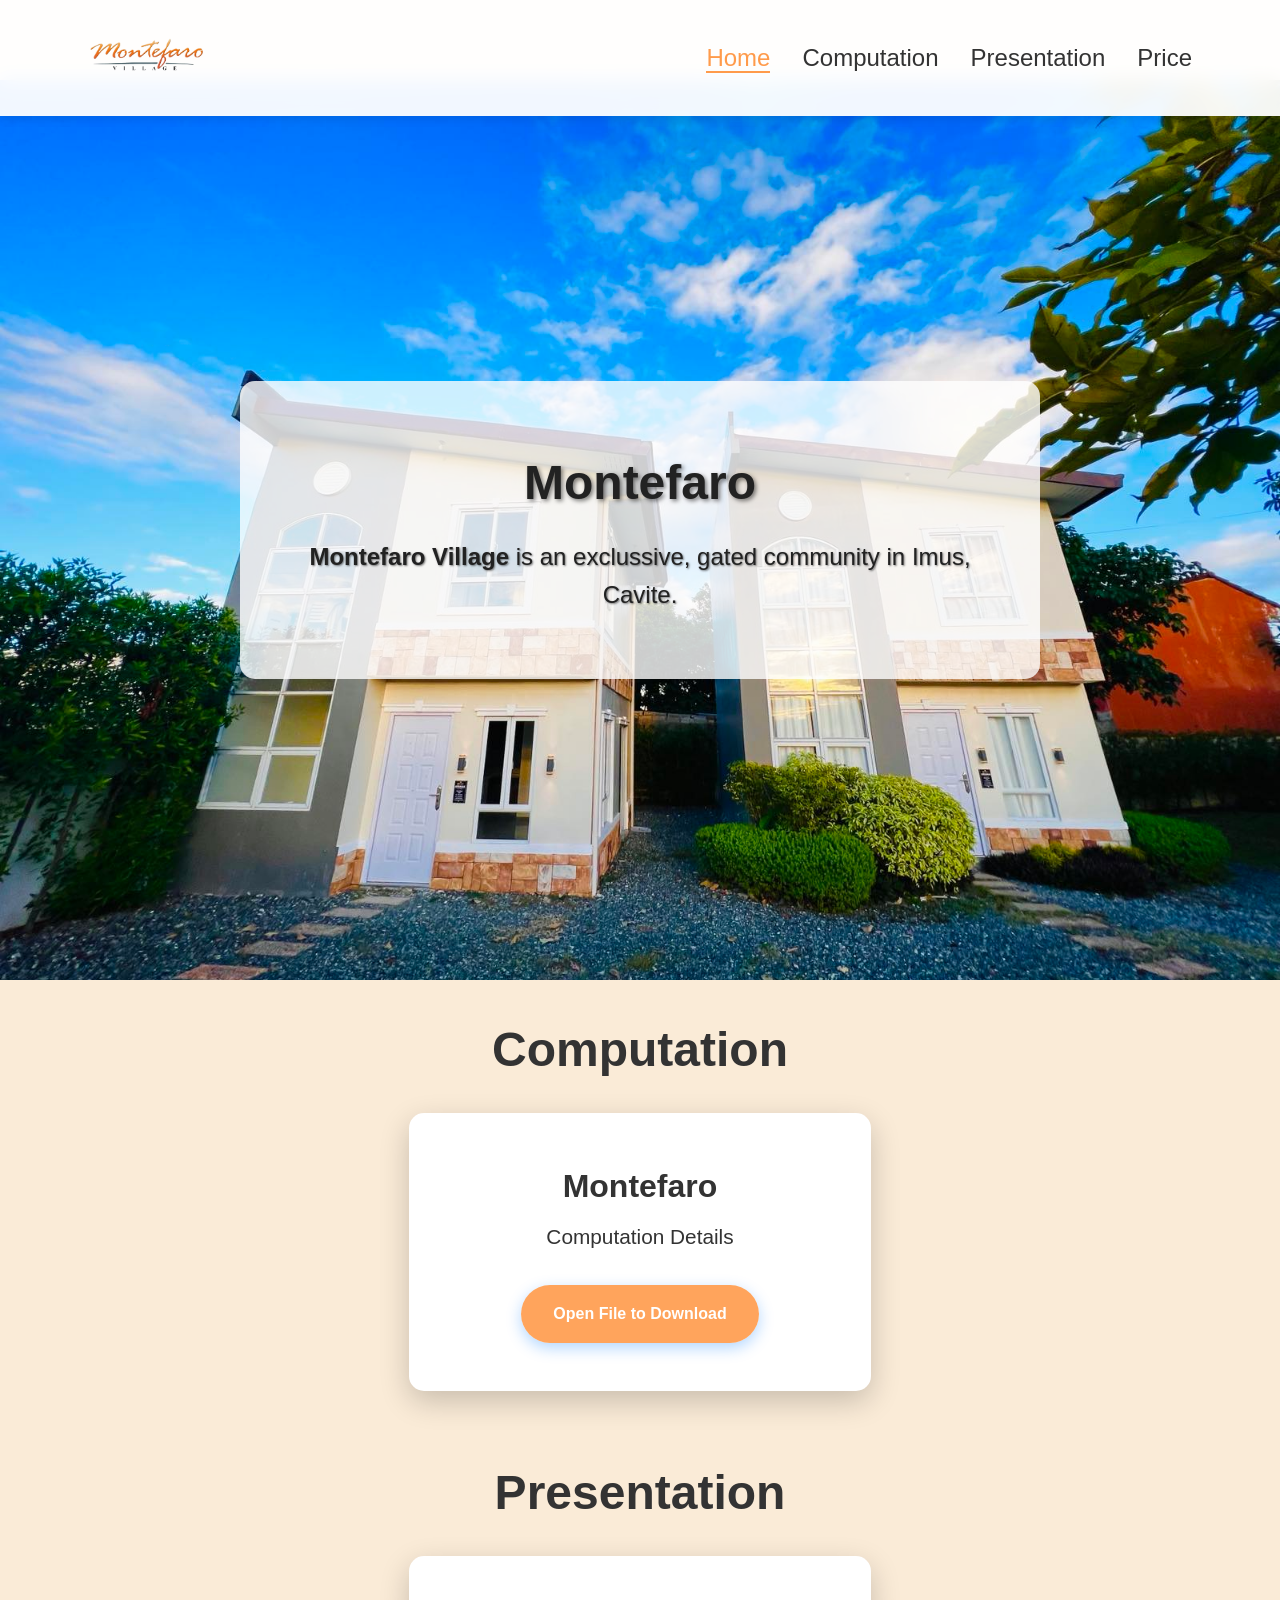
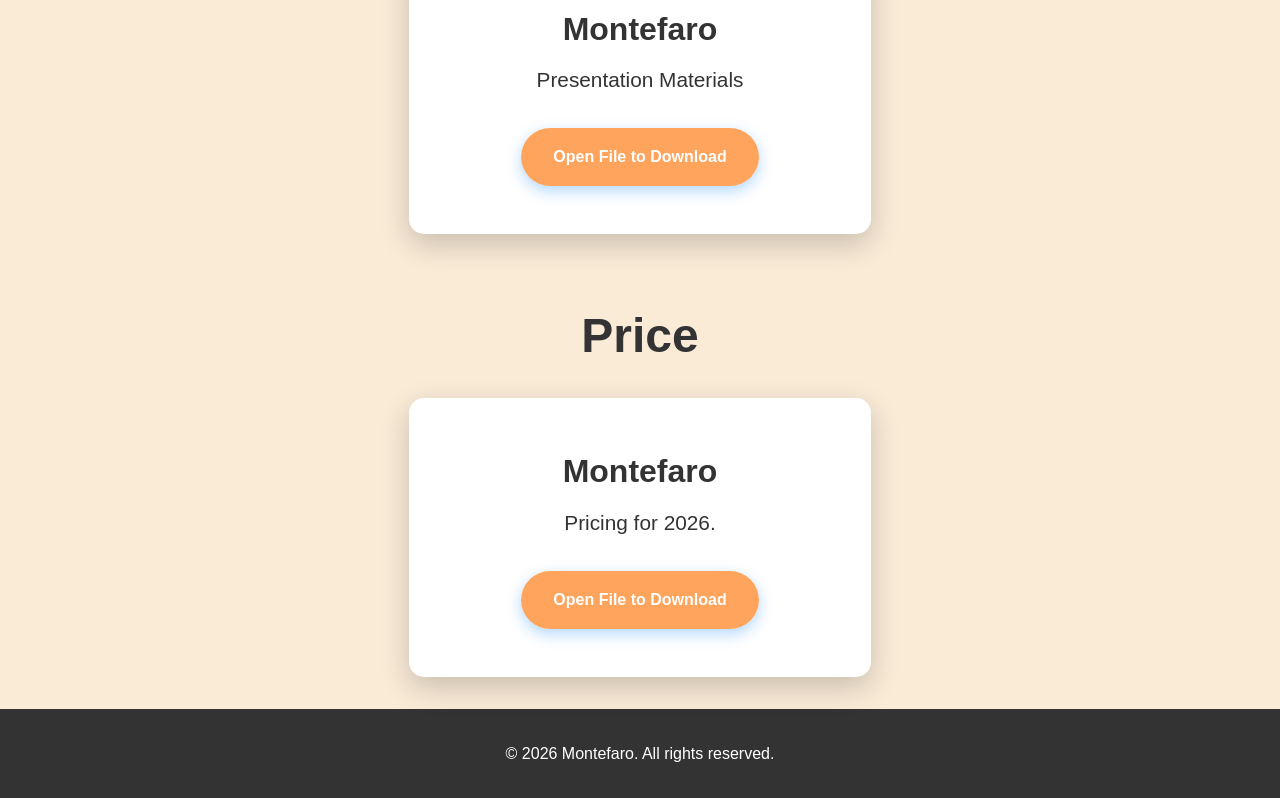
==== index.html @ de0c2371 "Fixing image paths with relative dots and case matching" ====
<!DOCTYPE html>
<html lang="en">
<head>
    <meta charset="UTF-8">
    <meta name="viewport" content="width=device-width, initial-scale=1.0">
    <title>Montefaro</title>
    <link rel="stylesheet" href="styles.css">
</head>
<body>
    <header>
        <nav>
            <div class="nav-logo">
                <img src="./logoAndPics/monte4.png" alt="Montefaro Logo">
            </div>
            <ul class="nav-links">
                <li><a href="#home">Home</a></li>
                <li><a href="#computation">Computation</a></li>
                <li><a href="#presentation">Presentation</a></li>
                <li><a href="#price">Price</a></li>
            </ul>
            <div class="burger">
                <div class="line1"></div>
                <div class="line2"></div>
                <div class="line3"></div>
            </div>
        </nav>
    </header>

    <main>
        <section id="home" class="section home">
            <div class="home-content">
                <h1>Montefaro</h1>
                <p><b>Montefaro Village</b> is an exclussive, gated community in Imus, Cavite.</p>
            </div>
        </section>

        <section id="computation" class="section">
            <div class="container">
                <h2>Computation</h2>
                <div class="card">
                    <p class="filename">Montefaro</p>
                    <p>Computation Details</p>
                    <a href="/files/COMPUTATION.pdf" download class="download-btn">Open File to Download</a>
                </div>
            </div>
        </section>

        <section id="presentation" class="section">
            <div class="container">
                <h2>Presentation</h2>
                <div class="card">
                    <p class="filename">Montefaro</p>
                    <p>Presentation Materials</p>
                    <a href="/files/MF4 PRESENTATION.pdf" download class="download-btn">Open File to Download</a>
                </div>
            </div>
        </section>

        <section id="price" class="section">
            <div class="container">
                <h2>Price</h2>
                <div class="card">
                    <p class="filename">Montefaro</p>
                    <p>Pricing for 2026.</p>
                    <a href="/files/price2026.pdf" download class="download-btn">Open File to Download</a>
                </div>
            </div>
        </section>
    </main>

    <footer>
        <p>&copy; 2026 Montefaro. All rights reserved.</p>
    </footer>

    <script src="script.js"></script>
</body>
</html>
---- styles.css ----
* {
    margin: 0;
    padding: 0;
    box-sizing: border-box;
}

body {
    font-family: 'Arial', sans-serif;
    line-height: 1.6;
    color: #333;
    overflow-x: hidden;
    background-color:antiquewhite;
}

header {
    position: fixed;
    top: 0;
    width: 100%;
    background: rgba(255, 255, 255, 0.95);
    backdrop-filter: blur(10px);
    z-index: 1000;
    box-shadow: 0 2px 10px rgba(0,0,0,0.1);
}

nav {
    max-width: 1200px;
    margin: 0 auto;
    display: flex;
    justify-content: space-between;
    align-items: center;
    padding: 0.9rem 3rem;
}

.nav-logo img {
    height: 80px;
    padding-top: 10%;
    width: auto;
}

.nav-links {
    display: flex;
    list-style: none;
    gap: 2rem;
}

.nav-links a {
    text-decoration: none;
    color: #333;
    font-weight: 500;
    transition: color 0.3s;
    font-size: 150%;
}

.nav-links a:hover {
    color: rgb(255, 155, 75);
}

.nav-links a.active {
    color: rgb(255, 155, 75);
    border-bottom: 2px solid  rgb(255, 155, 75);
}

.burger {
    display: none;
    flex-direction: column;
    cursor: pointer;
    gap: 4px;
}

.line1, .line2, .line3 {
    width: 25px;
    height: 3px;
    background: #333;
    transition: 0.3s;
}

main {
    margin-top: 80px;
}

.section {
    padding: 5rem 2rem;
    min-height: 100vh;
    display: flex;
    align-items: center;
}

#computation, #presentation, #price {
    min-height: auto;
    padding: 2rem;
}

#computation h2, #presentation h2, #price h2 {
    margin-bottom: 1.5rem;
}

.home {
    background: url('/logoAndPics/background.jpg') no-repeat center center/cover;
    color: white;
    text-align: center;
}

.home-content {
    background: rgba(255,255,255,0.8);
    padding: 4rem 2rem;
    border-radius: 15px;
    max-width: 800px;
    margin: 0 auto;
}

.home-content h1 {
    font-size: 3rem;
    margin-bottom: 1rem;
    text-shadow: 2px 2px 4px rgba(0,0,0,0.5);
    color:#222;
}

.home-content p {
    font-size: 1.5rem;
    text-shadow: 1px 1px 2px rgba(0,0,0,0.5);
     color:#222;
}

.container {
    max-width: 1200px;
    margin: 0 auto;
}

.section h2 {
    text-align: center;
    font-size: 3rem;
    color: #333;
}

.card {
    width: 100%;
    max-width: 600px;
    margin: 0 auto;
    background: white;
    padding: 3rem 7rem;
    border-radius: 15px;
    box-shadow: 0 10px 30px rgba(0,0,0,0.2);
    text-align: center;
}

.pdf-container {
    max-width: 800px;
    margin: 0 auto;
    text-align: center;
}

.pdf-nav {
    display: flex;
    justify-content: space-between;
    align-items: center;
    margin: 1rem 0;
    max-width: 300px;
    margin-left: auto;
    margin-right: auto;
}

.nav-btn {
    background: #007bff;
    color: white;
    border: none;
    width: 50px;
    height: 50px;
    border-radius: 50%;
    font-size: 20px;
    cursor: pointer;
    transition: all 0.3s;
    box-shadow: 0 5px 15px rgba(0,123,255,0.3);
}

.nav-btn:hover {
    background: #0056b3;
    transform: scale(1.1);
}

#slide-counter {
    font-weight: bold;
    color: #333;
}

.filename {
    font-size: 2rem !important;
    font-weight: bold;
    color: #333;
    margin-bottom: 0.5rem !important;
    
}

.card p {
    font-size: 1.3rem;
    margin-bottom: 2rem;
}

.download-btn {
    display: inline-block;
    background: rgba(255, 155, 75,0.9);
    color: white;
    padding: 1rem 2rem;
    text-decoration: none;
    border-radius: 50px;
    font-weight: bold;
    transition: all 0.3s;
    box-shadow: 0 5px 15px rgba(0,123,255,0.3);
}

.download-btn:hover {
    background: #F27C22;
    transform: translateY(-2px);
    box-shadow: 0 8px 25px rgba(0,123,255,0.4);
}

footer {
    background: #333;
    color: white;
    text-align: center;
    padding: 2rem;
}

/* Mobile Responsiveness */
@media (max-width: 768px) {
    .nav-links {
        position: fixed;
        top: 45px;
        Right: -50%;
        height: calc(100vh - 45px);
        background: rgba(255,255,255,0.98);
        flex-direction: column;
        justify-content: start;
        padding: 0 2rem;
        padding-top: 2rem;
        transition: right 0.3s;
        font-size: .9rem;
    }
    .nav-links.active {
        Right: 0;
    }

    .burger {
        display: flex;
    }

    .burger.active .line1 {
        transform: rotate(-45deg) translate(-5px, 6px);
    }

    .burger.active .line2 {
        opacity: 0;
    }

    .burger.active .line3 {
        transform: rotate(45deg) translate(-5px, -6px);
    }

    .home-content h1 {
        font-size: 2.5rem;
    }

    .home-content p {
        font-size: 1.2rem;
    }

    #computation, #presentation, #price {
        padding: 1rem;
    }

    #computation h2, #presentation h2, #price h2 {
        font-size: 2rem;
        margin-bottom: 1rem;
    }

    .card {
        padding: 2rem 1.5rem;
        width: 100%;
        max-width: 400px;
    }

    .pdf-nav {
        max-width: 250px;
    }

    .nav-btn {
        width: 40px;
        height: 40px;
        font-size: 18px;
    }
}

@media (max-width: 480px) {
    .home-content h1 {
        font-size: 2rem;
    }

    .nav-logo img {
        height: 70px;
        padding: 10px;
    }
}

/* Smooth scroll */
html {
    scroll-behavior: smooth;
}
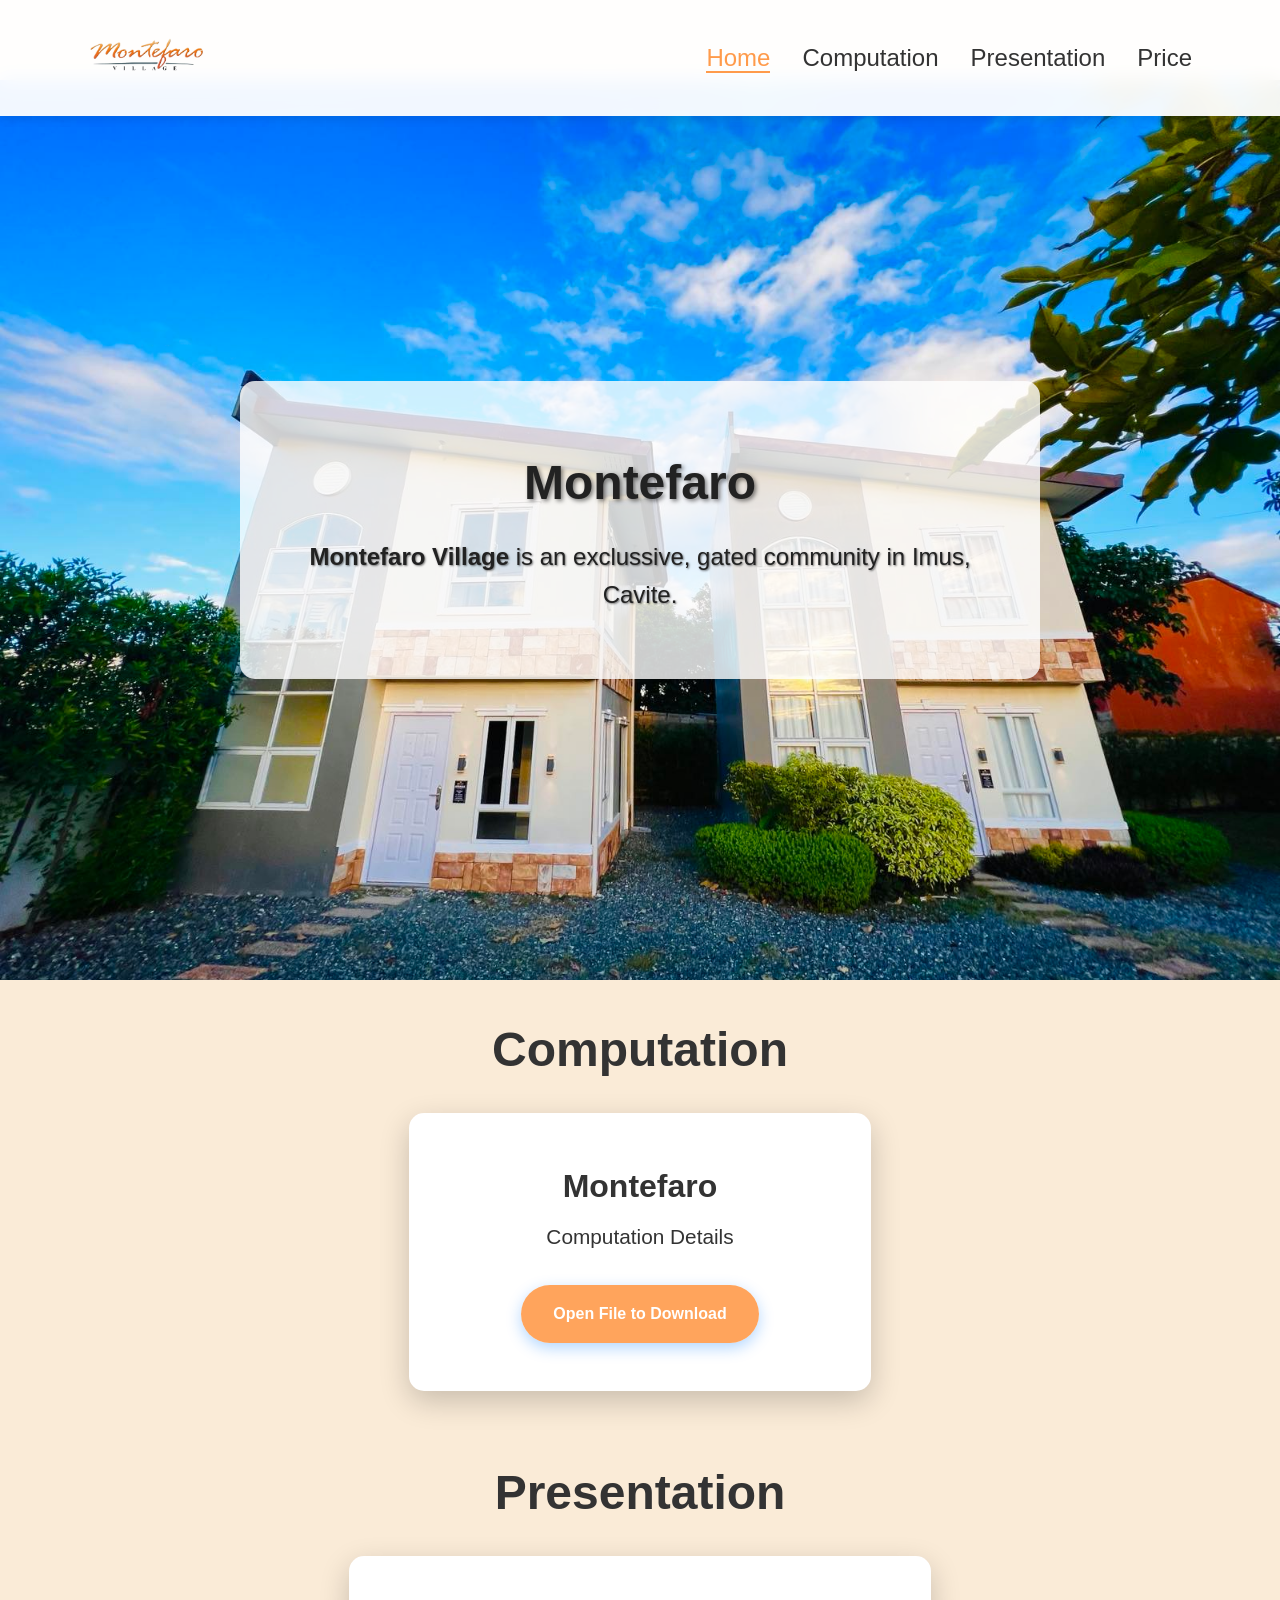
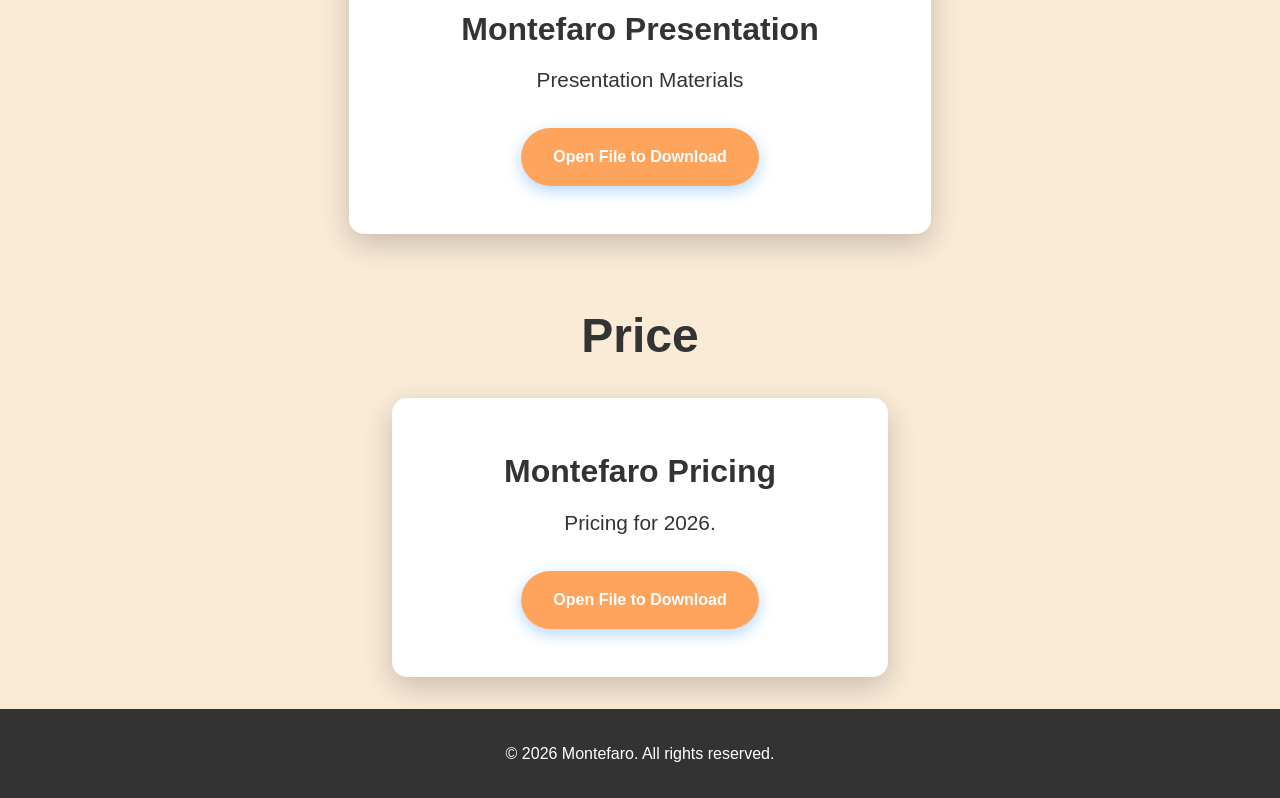
==== commit f39bb039: "add a web icon and fix the background images" ====
--- a/index.html
+++ b/index.html
@@ -4,7 +4,12 @@
     <meta charset="UTF-8">
     <meta name="viewport" content="width=device-width, initial-scale=1.0">
     <title>Montefaro</title>
+    <!--Link To Css file -->
     <link rel="stylesheet" href="styles.css">
+
+    <!-- Link to Web Title Icon-->
+     <link rel="icon" href="./logoAndPics/monte4.png" type="image/png">
+
 </head>
 <body>
     <header>
@@ -40,7 +45,7 @@
                 <div class="card">
                     <p class="filename">Montefaro</p>
                     <p>Computation Details</p>
-                    <a href="/files/COMPUTATION.pdf" download class="download-btn">Open File to Download</a>
+                    <a href="./files/COMPUTATION.pdf" download class="download-btn">Open File to Download</a>
                 </div>
             </div>
         </section>
@@ -49,9 +54,9 @@
             <div class="container">
                 <h2>Presentation</h2>
                 <div class="card">
-                    <p class="filename">Montefaro</p>
+                    <p class="filename">Montefaro Presentation</p>
                     <p>Presentation Materials</p>
-                    <a href="/files/MF4 PRESENTATION.pdf" download class="download-btn">Open File to Download</a>
+                    <a href="./files/MF4 PRESENTATION.pdf" download class="download-btn">Open File to Download</a>
                 </div>
             </div>
         </section>
@@ -60,9 +65,9 @@
             <div class="container">
                 <h2>Price</h2>
                 <div class="card">
-                    <p class="filename">Montefaro</p>
+                    <p class="filename">Montefaro Pricing</p>
                     <p>Pricing for 2026.</p>
-                    <a href="/files/price2026.pdf" download class="download-btn">Open File to Download</a>
+                    <a href="./files/price2026.pdf" download class="download-btn">Open File to Download</a>
                 </div>
             </div>
         </section>
--- a/styles.css
+++ b/styles.css
@@ -95,7 +95,7 @@
 }
 
 .home {
-    background: url('/logoAndPics/background.jpg') no-repeat center center/cover;
+    background: url('./logoAndPics/background.jpg') no-repeat center center/cover;
     color: white;
     text-align: center;
 }
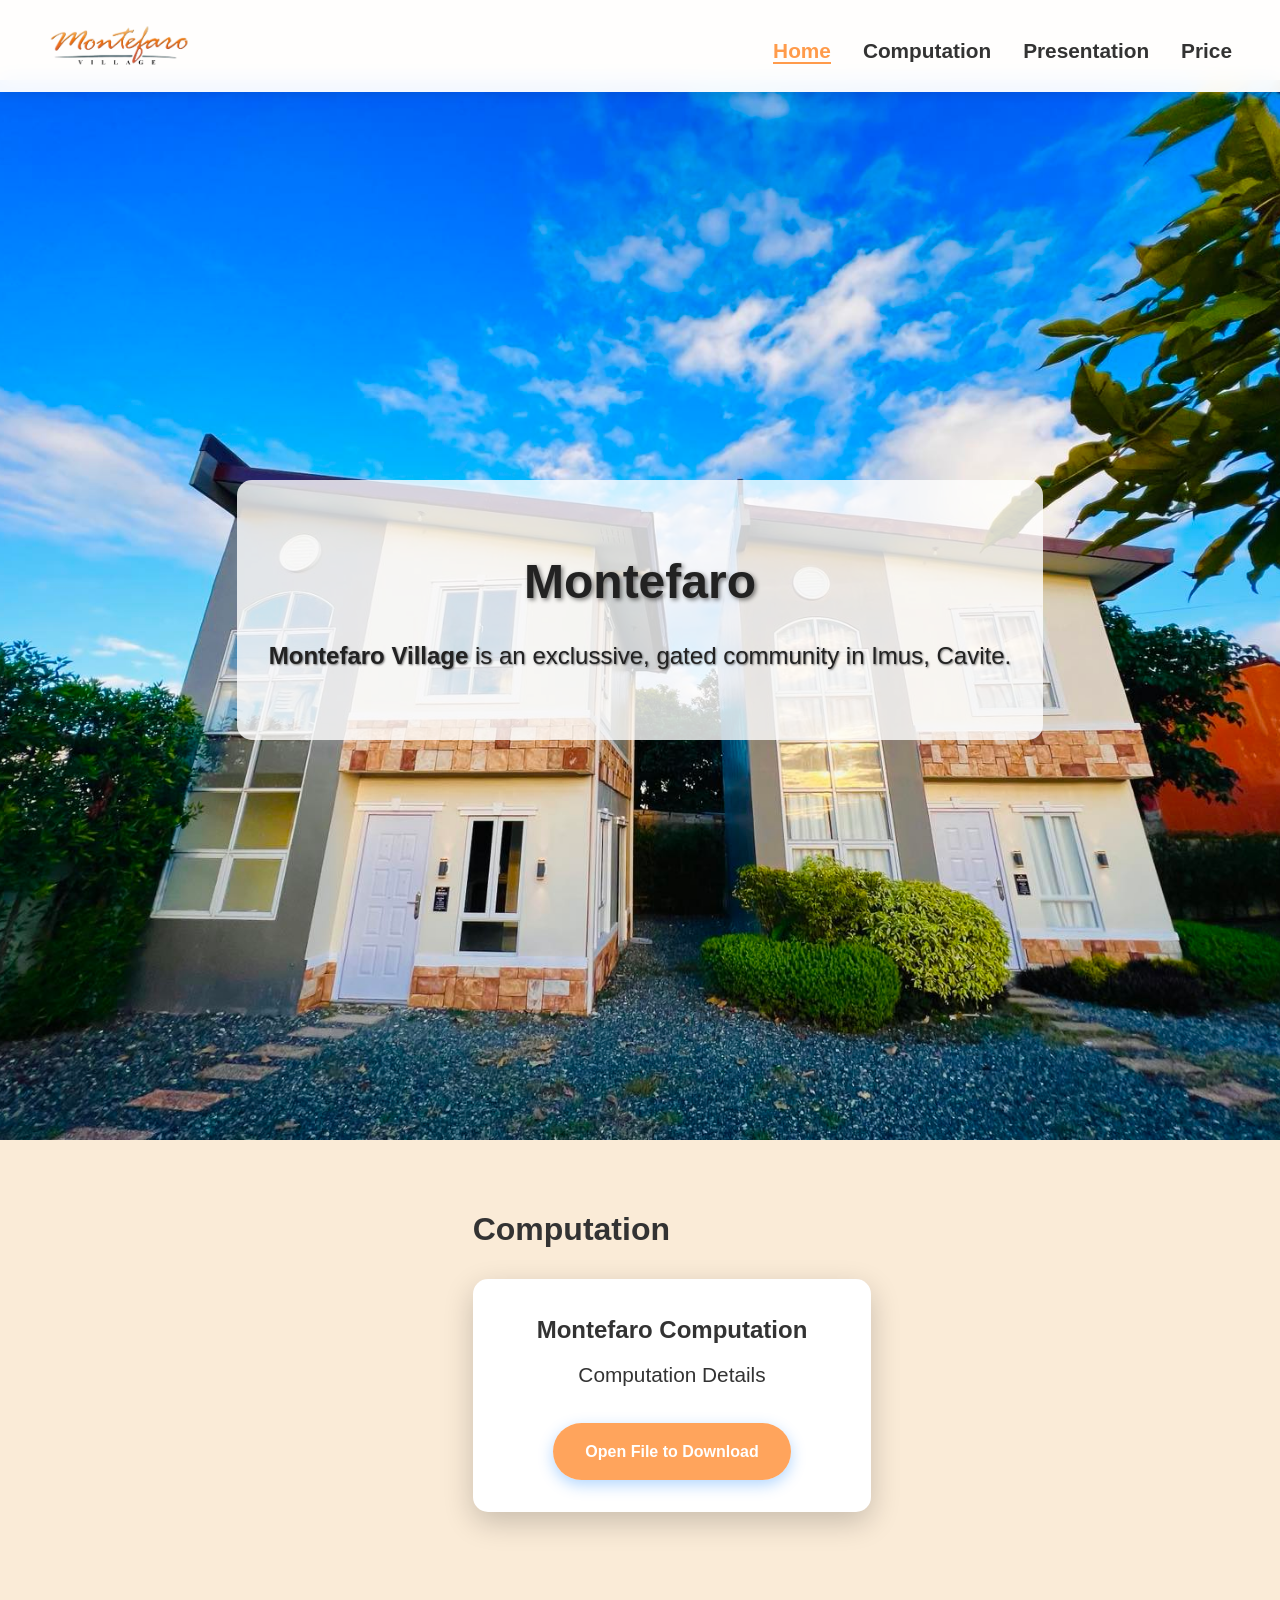
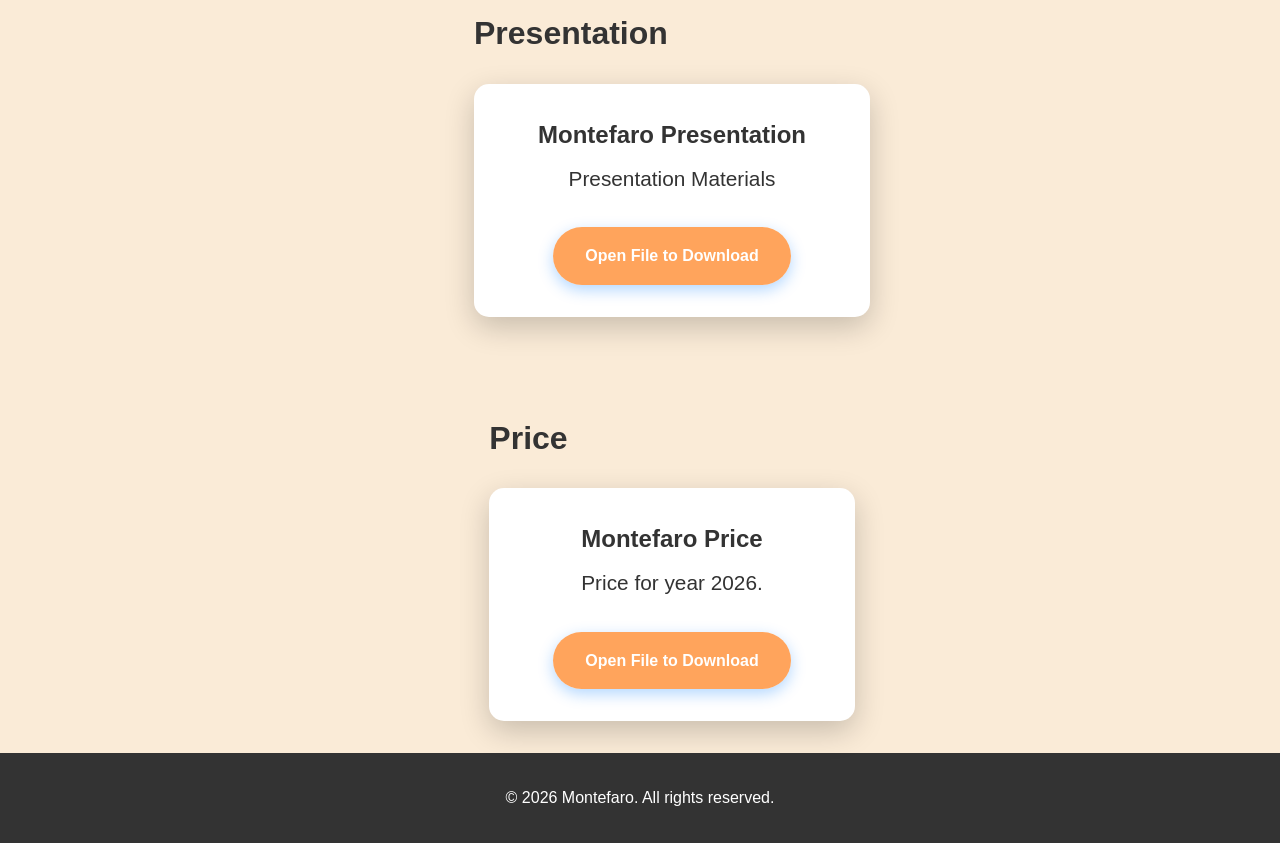
==== commit 9dd11313: "Update website materials" ====
--- a/index.html
+++ b/index.html
@@ -4,18 +4,14 @@
     <meta charset="UTF-8">
     <meta name="viewport" content="width=device-width, initial-scale=1.0">
     <title>Montefaro</title>
-    <!--Link To Css file -->
+    <link rel="icon" type="image/x-icon" href="../logoAndPics/monte4.png">
     <link rel="stylesheet" href="styles.css">
-
-    <!-- Link to Web Title Icon-->
-     <link rel="icon" href="./logoAndPics/monte4.png" type="image/png">
-
 </head>
 <body>
     <header>
         <nav>
             <div class="nav-logo">
-                <img src="./logoAndPics/monte4.png" alt="Montefaro Logo">
+                <img src="../logoAndPics/monte4.png" alt="Montefaro Logo">
             </div>
             <ul class="nav-links">
                 <li><a href="#home">Home</a></li>
@@ -43,9 +39,9 @@
             <div class="container">
                 <h2>Computation</h2>
                 <div class="card">
-                    <p class="filename">Montefaro</p>
+                    <p class="filename">Montefaro Computation</p>
                     <p>Computation Details</p>
-                    <a href="./files/COMPUTATION.pdf" download class="download-btn">Open File to Download</a>
+                    <a href="../files/COMPUTATION.pdf" download class="download-btn">Open File to Download</a>
                 </div>
             </div>
         </section>
@@ -56,7 +52,7 @@
                 <div class="card">
                     <p class="filename">Montefaro Presentation</p>
                     <p>Presentation Materials</p>
-                    <a href="./files/MF4 PRESENTATION.pdf" download class="download-btn">Open File to Download</a>
+                    <a href="../files/MF4 PRESENTATION.pdf" download class="download-btn">Open File to Download</a>
                 </div>
             </div>
         </section>
@@ -65,9 +61,9 @@
             <div class="container">
                 <h2>Price</h2>
                 <div class="card">
-                    <p class="filename">Montefaro Pricing</p>
-                    <p>Pricing for 2026.</p>
-                    <a href="./files/price2026.pdf" download class="download-btn">Open File to Download</a>
+                    <p class="filename">Montefaro Price</p>
+                    <p>Price for year 2026.</p>
+                    <a href="../files/price2026.pdf" download class="download-btn">Open File to Download</a>
                 </div>
             </div>
         </section>
--- a/styles.css
+++ b/styles.css
@@ -1,7 +1,6 @@
 * {
     margin: 0;
     padding: 0;
-    box-sizing: border-box;
 }
 
 body {
@@ -20,15 +19,24 @@
     backdrop-filter: blur(10px);
     z-index: 1000;
     box-shadow: 0 2px 10px rgba(0,0,0,0.1);
+    transition: transform 0.3s ease-in-out;
+}
+
+header.nav-hidden {
+    transform: translateY(-100%);
 }
 
 nav {
-    max-width: 1200px;
-    margin: 0 auto;
+    max-width: 1500px;
+    margin-left: auto;
+    margin-right: auto;
+    margin-bottom:-10px;
     display: flex;
     justify-content: space-between;
     align-items: center;
-    padding: 0.9rem 3rem;
+    padding-left: 3rem;
+    padding-right: 3rem;
+  
 }
 
 .nav-logo img {
@@ -48,7 +56,9 @@
     color: #333;
     font-weight: 500;
     transition: color 0.3s;
-    font-size: 150%;
+    font-size: 130%;
+    font-weight: BOLD !important;
+    
 }
 
 .nav-links a:hover {
@@ -95,9 +105,13 @@
 }
 
 .home {
-    background: url('./logoAndPics/background.jpg') no-repeat center center/cover;
+    background: url('../logoAndPics/background.jpg') no-repeat center center/cover;
     color: white;
     text-align: center;
+
+    height: 20rem;
+    display: flex;
+    position: relative;
 }
 
 .home-content {
@@ -127,17 +141,20 @@
 }
 
 .section h2 {
-    text-align: center;
-    font-size: 3rem;
-    color: #333;
-}
+    text-align: left;
+    font-size: 2rem;
+    color: #333;
+    margin-top: 2rem;
+     
+}
+
 
 .card {
     width: 100%;
     max-width: 600px;
-    margin: 0 auto;
+    margin:0 auto;
     background: white;
-    padding: 3rem 7rem;
+    padding: 2rem 2rem;
     border-radius: 15px;
     box-shadow: 0 10px 30px rgba(0,0,0,0.2);
     text-align: center;
@@ -183,7 +200,7 @@
 }
 
 .filename {
-    font-size: 2rem !important;
+    font-size: 1.5rem !important;
     font-weight: bold;
     color: #333;
     margin-bottom: 0.5rem !important;
@@ -213,6 +230,41 @@
     box-shadow: 0 8px 25px rgba(0,123,255,0.4);
 }
 
+
+@media (max-width: 768px) {
+    .price-table {
+        display: block;
+        font-size: 0.85rem;
+    }
+    
+    .price-table thead {
+        display: none;
+    }
+    
+    .price-table tr {
+        display: block;
+        margin-bottom: 1rem;
+        padding: 1rem;
+        background: #f8f9fa;
+        border-radius: 8px;
+    }
+    
+    .price-table td {
+        display: block;
+        text-align: right;
+        padding: 0.3rem 0;
+        border: none;
+        position: relative;
+    }
+    
+    .price-table td:before {
+        content: attr(data-label) ": ";
+        float: left;
+        font-weight: bold;
+        color: #555;
+    }
+}
+
 footer {
     background: #333;
     color: white;
@@ -224,16 +276,17 @@
 @media (max-width: 768px) {
     .nav-links {
         position: fixed;
-        top: 45px;
+        top: 80px;
         Right: -50%;
         height: calc(100vh - 45px);
-        background: rgba(255,255,255,0.98);
+        background: rgba(255,255,255,0.90);
         flex-direction: column;
         justify-content: start;
         padding: 0 2rem;
-        padding-top: 2rem;
+        padding-top: 3rem;
         transition: right 0.3s;
         font-size: .9rem;
+        font-weight: BOLD !important;
     }
     .nav-links.active {
         Right: 0;
@@ -264,7 +317,8 @@
     }
 
     #computation, #presentation, #price {
-        padding: 1rem;
+        padding: 1rem ;
+        padding-right: 4rem; 
     }
 
     #computation h2, #presentation h2, #price h2 {
@@ -273,9 +327,10 @@
     }
 
     .card {
-        padding: 2rem 1.5rem;
+        padding: 2rem 1.5rem !important;
         width: 100%;
-        max-width: 400px;
+        max-width: none;
+        margin: 0 auto;
     }
 
     .pdf-nav {
@@ -287,6 +342,11 @@
         height: 40px;
         font-size: 18px;
     }
+
+   .home{
+    background-position-y: 100px ;
+    margin-top: -120px;
+   }
 }
 
 @media (max-width: 480px) {
@@ -296,7 +356,7 @@
 
     .nav-logo img {
         height: 70px;
-        padding: 10px;
+        padding-top: 15px;
     }
 }
 
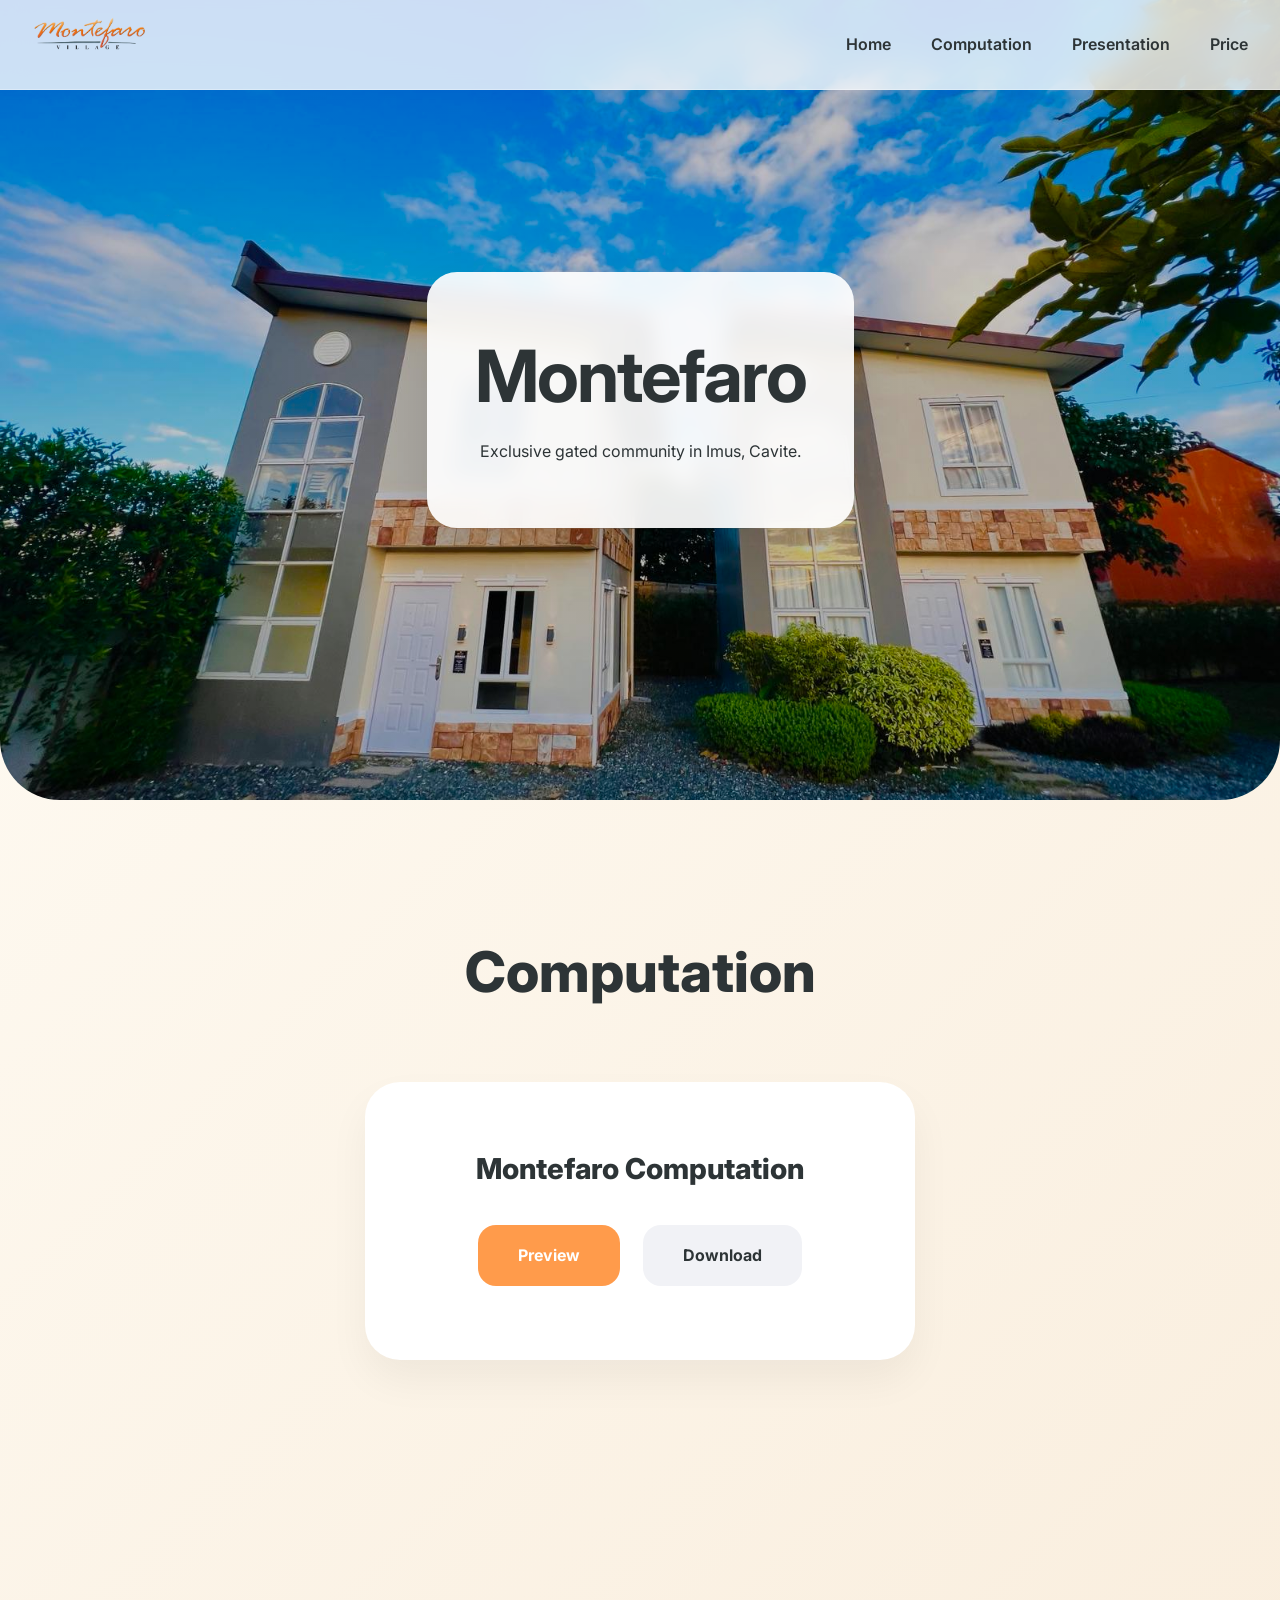
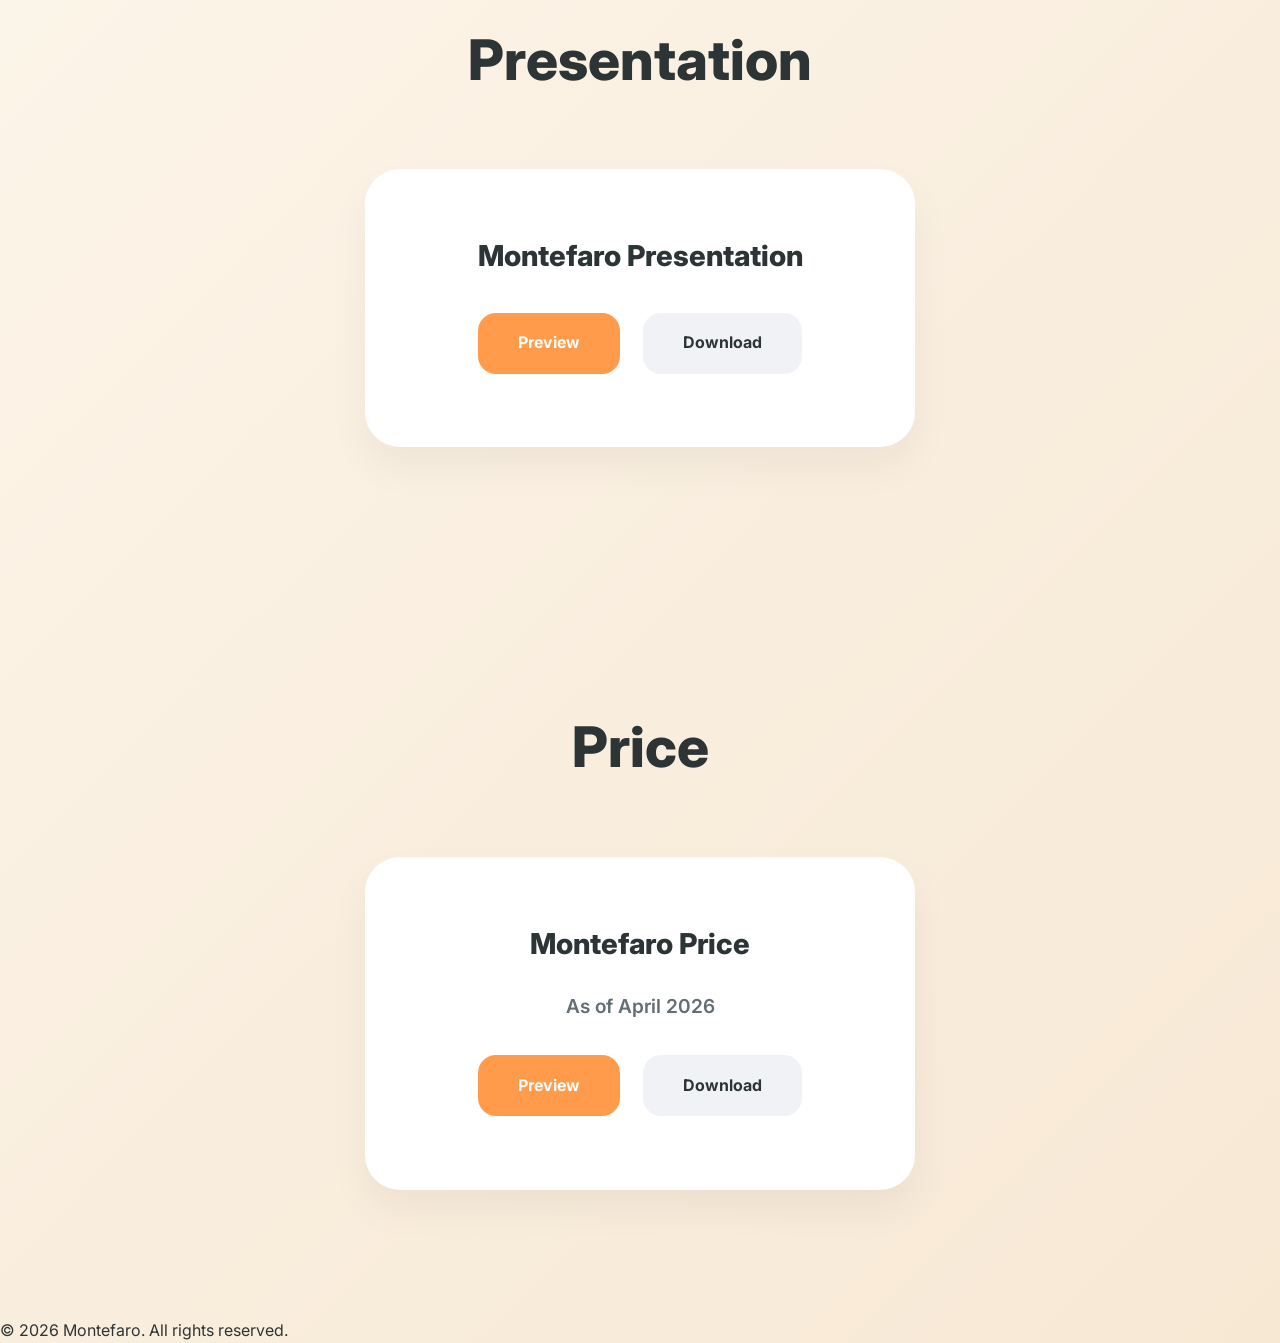
==== commit 3c526dc9: "Update design and fix PDF modal" ====
--- a/index.html
+++ b/index.html
@@ -3,15 +3,16 @@
 <head>
     <meta charset="UTF-8">
     <meta name="viewport" content="width=device-width, initial-scale=1.0">
-    <title>Montefaro</title>
-    <link rel="icon" type="image/x-icon" href="../logoAndPics/monte4.png">
+    <title>Montefaro | Premium Materials</title>
+    <link rel="icon" type="image/x-icon" href="logoAndPics/monte4.png">
     <link rel="stylesheet" href="styles.css">
+    <link href="https://fonts.googleapis.com/css2?family=Inter:wght@400;600;800&display=swap" rel="stylesheet">
 </head>
 <body>
     <header>
         <nav>
             <div class="nav-logo">
-                <img src="../logoAndPics/monte4.png" alt="Montefaro Logo">
+                <img src="logoAndPics/monte4.png" alt="Montefaro Logo">
             </div>
             <ul class="nav-links">
                 <li><a href="#home">Home</a></li>
@@ -28,10 +29,10 @@
     </header>
 
     <main>
-        <section id="home" class="section home">
+        <section id="home" class="home">
             <div class="home-content">
                 <h1>Montefaro</h1>
-                <p><b>Montefaro Village</b> is an exclussive, gated community in Imus, Cavite.</p>
+                <p>Exclusive gated community in Imus, Cavite.</p>
             </div>
         </section>
 
@@ -40,8 +41,8 @@
                 <h2>Computation</h2>
                 <div class="card">
                     <p class="filename">Montefaro Computation</p>
-                    <p>Computation Details</p>
-                    <a href="../files/COMPUTATION.pdf" download class="download-btn">Open File to Download</a>
+                    <a href="files/COMPUTATION.pdf" class="preview-btn" onclick="previewFile(event, this.href)">Preview</a>
+                    <a href="files/COMPUTATION.pdf" class="download-btn">Download</a>
                 </div>
             </div>
         </section>
@@ -51,8 +52,8 @@
                 <h2>Presentation</h2>
                 <div class="card">
                     <p class="filename">Montefaro Presentation</p>
-                    <p>Presentation Materials</p>
-                    <a href="../files/MF4 PRESENTATION.pdf" download class="download-btn">Open File to Download</a>
+                    <a href="files/MF4 PRESENTATION.pdf" class="preview-btn" onclick="previewFile(event, this.href)">Preview</a>
+                    <a href="files/MF4 PRESENTATION.pdf" class="download-btn">Download</a>
                 </div>
             </div>
         </section>
@@ -62,12 +63,20 @@
                 <h2>Price</h2>
                 <div class="card">
                     <p class="filename">Montefaro Price</p>
-                    <p>Price for year 2026.</p>
-                    <a href="../files/price2026.pdf" download class="download-btn">Open File to Download</a>
+                    <p class="priceDate">As of April 2026</p>
+                    <a href="files/mf4.pdf" class="preview-btn" onclick="previewFile(event, this.href)">Preview</a>
+                    <a href="files/mf4.pdf" class="download-btn">Download</a>
                 </div>
             </div>
         </section>
     </main>
+
+    <div id="preview-modal" class="modal">
+        <div class="modal-content">
+            <span class="close-btn" onclick="closePreview()">&times;</span>
+            <div id="preview-container"></div>
+        </div>
+    </div>
 
     <footer>
         <p>&copy; 2026 Montefaro. All rights reserved.</p>
@@ -75,4 +84,4 @@
 
     <script src="script.js"></script>
 </body>
-</html>
+</html>
--- a/styles.css
+++ b/styles.css
@@ -1,366 +1,258 @@
+/* --- Global Reset & Variables --- */
+:root {
+  --primary: rgb(255, 155, 75);
+  --primary-hover: #f27c22;
+  --text-main: #2d3436;
+  --bg-gradient: linear-gradient(135deg, #fffcf5 0%, #f7e8d4 100%);
+  --glass-bg: rgba(255, 255, 255, 0.8);
+  --transition: all 0.4s cubic-bezier(0.175, 0.885, 0.32, 1.275);
+}
+
 * {
-    margin: 0;
-    padding: 0;
+  margin: 0;
+  padding: 0;
+  box-sizing: border-box;
 }
 
 body {
-    font-family: 'Arial', sans-serif;
-    line-height: 1.6;
-    color: #333;
-    overflow-x: hidden;
-    background-color:antiquewhite;
-}
-
+  font-family: "Inter", sans-serif;
+  line-height: 1.6;
+  color: var(--text-main);
+  background: var(--bg-gradient);
+  overflow-x: hidden;
+}
+
+/* --- Navigation --- */
 header {
+  position: fixed;
+  top: 0;
+  width: 100%;
+  background: var(--glass-bg);
+  backdrop-filter: blur(15px);
+  z-index: 1000;
+  border-bottom: 1px solid rgba(255, 255, 255, 0.3);
+  height: 90px;
+  display: flex;
+  align-items: center;
+  transition: transform 0.4s;
+}
+
+header.nav-hidden {
+  transform: translateY(-110%);
+}
+
+nav {
+  max-width: 1400px;
+  margin: 0 auto;
+  display: flex;
+  justify-content: space-between;
+  align-items: center;
+  width: 100%;
+  padding: 0 2rem;
+}
+
+.nav-logo img {
+  height: 65px;
+  width: auto;
+}
+
+.nav-links {
+  display: flex;
+  list-style: none;
+  gap: 2.5rem;
+}
+
+.nav-links a {
+  text-decoration: none;
+  color: var(--text-main);
+  font-weight: 600;
+  transition: var(--transition);
+}
+
+.nav-links a:hover,
+.nav-links a.active {
+  color: var(--primary);
+}
+
+/* --- Hero Section --- */
+.home {
+  background:
+    linear-gradient(rgba(0, 0, 0, 0.2), rgba(0, 0, 0, 0.2)),
+    url("logoAndPics/background.jpg") no-repeat center center/cover;
+  height: 50rem;
+  border-radius: 0 0 60px 60px;
+  display: flex;
+  align-items: center;
+}
+
+.home-content {
+  background: rgba(255, 255, 255, 0.92);
+  padding: 4rem 3rem;
+  border-radius: 30px;
+  max-width: 750px;
+  margin: 0 auto;
+  backdrop-filter: blur(10px);
+  box-shadow: 0 30px 60px rgba(0, 0, 0, 0.12);
+  text-align: center;
+}
+
+.home-content h1 {
+  font-size: 4.5rem;
+  letter-spacing: -2px;
+  line-height: 1.1;
+  margin-bottom: 1.5rem;
+}
+
+/* --- Cards & Buttons --- */
+.section {
+  padding: 8rem 2rem;
+}
+
+.section h2 {
+  font-size: 3.5rem;
+  font-weight: 800;
+  margin-bottom: 4rem;
+  text-align: center;
+}
+
+.card {
+  background: #ffffff;
+  padding: 4rem 2rem;
+  border-radius: 35px;
+  box-shadow: 0 20px 40px rgba(0, 0, 0, 0.05);
+  transition: var(--transition);
+  text-align: center;
+  max-width: 550px;
+  margin: 0 auto;
+}
+
+.card:hover {
+  transform: translateY(-15px);
+  box-shadow: 0 40px 80px rgba(0, 0, 0, 0.1);
+}
+
+.filename {
+  font-size: 1.8rem;
+  font-weight: 800;
+  margin-bottom: 1.5rem;
+}
+
+.priceDate {
+  font-size: 1.2rem;
+  font-weight: 600;
+  margin-bottom: 1.5rem;
+  color: #636e72;
+}
+
+.preview-btn,
+.download-btn {
+  display: inline-block;
+  padding: 1.1rem 2.5rem;
+  border-radius: 18px;
+  text-decoration: none;
+  font-weight: 700;
+  transition: var(--transition);
+  margin: 0.6rem;
+  cursor: pointer;
+  border: none;
+}
+
+.preview-btn {
+  background: var(--primary);
+  color: white;
+}
+
+.download-btn {
+  background: #f1f2f6;
+  color: var(--text-main);
+}
+
+/* --- MODAL OVERLAY --- */
+.modal {
+  display: none;
+  position: fixed;
+  z-index: 2001;
+  inset: 0;
+  background: rgba(0, 0, 0, 0.85);
+  backdrop-filter: blur(12px);
+}
+
+.modal-content {
+  background: #fff;
+  margin: 3vh auto;
+  border-radius: 35px;
+  width: 94%;
+  max-width: 1200px;
+  height: 94vh;
+  position: relative;
+  overflow: hidden;
+}
+
+.close-btn {
+  position: absolute;
+  right: 25px;
+  top: 20px;
+  width: 45px;
+  height: 45px;
+  background: #f1f2f6;
+  border-radius: 50%;
+  display: flex;
+  align-items: center;
+  justify-content: center;
+  font-size: 1.8rem;
+  cursor: pointer;
+  z-index: 10;
+}
+
+#preview-container {
+  width: 100%;
+  height: 100%;
+}
+
+#preview-container iframe {
+  width: 100%;
+  height: 100%;
+  border: none;
+}
+
+/* Burger Menu */
+.burger {
+  display: none;
+  cursor: pointer;
+  flex-direction: column;
+  gap: 6px;
+}
+.burger div {
+  width: 30px;
+  height: 3px;
+  background: #333;
+  transition: 0.3s;
+}
+
+@media (max-width: 768px) {
+  .burger {
+    display: flex;
+  }
+  .nav-links {
     position: fixed;
+    right: -100%;
     top: 0;
+    height: 100vh;
+    background: #fff;
     width: 100%;
-    background: rgba(255, 255, 255, 0.95);
-    backdrop-filter: blur(10px);
-    z-index: 1000;
-    box-shadow: 0 2px 10px rgba(0,0,0,0.1);
-    transition: transform 0.3s ease-in-out;
-}
-
-header.nav-hidden {
-    transform: translateY(-100%);
-}
-
-nav {
-    max-width: 1500px;
-    margin-left: auto;
-    margin-right: auto;
-    margin-bottom:-10px;
-    display: flex;
-    justify-content: space-between;
+    flex-direction: column;
+    justify-content: center;
     align-items: center;
-    padding-left: 3rem;
-    padding-right: 3rem;
-  
-}
-
-.nav-logo img {
-    height: 80px;
-    padding-top: 10%;
-    width: auto;
-}
-
-.nav-links {
-    display: flex;
-    list-style: none;
-    gap: 2rem;
-}
-
-.nav-links a {
-    text-decoration: none;
-    color: #333;
-    font-weight: 500;
-    transition: color 0.3s;
-    font-size: 130%;
-    font-weight: BOLD !important;
-    
-}
-
-.nav-links a:hover {
-    color: rgb(255, 155, 75);
-}
-
-.nav-links a.active {
-    color: rgb(255, 155, 75);
-    border-bottom: 2px solid  rgb(255, 155, 75);
-}
-
-.burger {
-    display: none;
-    flex-direction: column;
-    cursor: pointer;
-    gap: 4px;
-}
-
-.line1, .line2, .line3 {
-    width: 25px;
-    height: 3px;
-    background: #333;
-    transition: 0.3s;
-}
-
-main {
-    margin-top: 80px;
-}
-
-.section {
-    padding: 5rem 2rem;
-    min-height: 100vh;
-    display: flex;
-    align-items: center;
-}
-
-#computation, #presentation, #price {
-    min-height: auto;
-    padding: 2rem;
-}
-
-#computation h2, #presentation h2, #price h2 {
-    margin-bottom: 1.5rem;
-}
-
-.home {
-    background: url('../logoAndPics/background.jpg') no-repeat center center/cover;
-    color: white;
-    text-align: center;
-
-    height: 20rem;
-    display: flex;
-    position: relative;
-}
-
-.home-content {
-    background: rgba(255,255,255,0.8);
-    padding: 4rem 2rem;
-    border-radius: 15px;
-    max-width: 800px;
-    margin: 0 auto;
-}
-
-.home-content h1 {
+    transition: 0.5s;
+  }
+  .nav-links.active {
+    right: 0;
+  }
+  .home-content h1 {
     font-size: 3rem;
-    margin-bottom: 1rem;
-    text-shadow: 2px 2px 4px rgba(0,0,0,0.5);
-    color:#222;
-}
-
-.home-content p {
-    font-size: 1.5rem;
-    text-shadow: 1px 1px 2px rgba(0,0,0,0.5);
-     color:#222;
-}
-
-.container {
-    max-width: 1200px;
-    margin: 0 auto;
-}
-
-.section h2 {
-    text-align: left;
-    font-size: 2rem;
-    color: #333;
-    margin-top: 2rem;
-     
-}
-
-
-.card {
-    width: 100%;
-    max-width: 600px;
-    margin:0 auto;
-    background: white;
-    padding: 2rem 2rem;
-    border-radius: 15px;
-    box-shadow: 0 10px 30px rgba(0,0,0,0.2);
-    text-align: center;
-}
-
-.pdf-container {
-    max-width: 800px;
-    margin: 0 auto;
-    text-align: center;
-}
-
-.pdf-nav {
-    display: flex;
-    justify-content: space-between;
-    align-items: center;
-    margin: 1rem 0;
-    max-width: 300px;
-    margin-left: auto;
-    margin-right: auto;
-}
-
-.nav-btn {
-    background: #007bff;
-    color: white;
-    border: none;
-    width: 50px;
-    height: 50px;
-    border-radius: 50%;
-    font-size: 20px;
-    cursor: pointer;
-    transition: all 0.3s;
-    box-shadow: 0 5px 15px rgba(0,123,255,0.3);
-}
-
-.nav-btn:hover {
-    background: #0056b3;
-    transform: scale(1.1);
-}
-
-#slide-counter {
-    font-weight: bold;
-    color: #333;
-}
-
-.filename {
-    font-size: 1.5rem !important;
-    font-weight: bold;
-    color: #333;
-    margin-bottom: 0.5rem !important;
-    
-}
-
-.card p {
-    font-size: 1.3rem;
-    margin-bottom: 2rem;
-}
-
-.download-btn {
-    display: inline-block;
-    background: rgba(255, 155, 75,0.9);
-    color: white;
-    padding: 1rem 2rem;
-    text-decoration: none;
-    border-radius: 50px;
-    font-weight: bold;
-    transition: all 0.3s;
-    box-shadow: 0 5px 15px rgba(0,123,255,0.3);
-}
-
-.download-btn:hover {
-    background: #F27C22;
-    transform: translateY(-2px);
-    box-shadow: 0 8px 25px rgba(0,123,255,0.4);
-}
-
-
-@media (max-width: 768px) {
-    .price-table {
-        display: block;
-        font-size: 0.85rem;
-    }
-    
-    .price-table thead {
-        display: none;
-    }
-    
-    .price-table tr {
-        display: block;
-        margin-bottom: 1rem;
-        padding: 1rem;
-        background: #f8f9fa;
-        border-radius: 8px;
-    }
-    
-    .price-table td {
-        display: block;
-        text-align: right;
-        padding: 0.3rem 0;
-        border: none;
-        position: relative;
-    }
-    
-    .price-table td:before {
-        content: attr(data-label) ": ";
-        float: left;
-        font-weight: bold;
-        color: #555;
-    }
-}
-
-footer {
-    background: #333;
-    color: white;
-    text-align: center;
-    padding: 2rem;
-}
-
-/* Mobile Responsiveness */
-@media (max-width: 768px) {
-    .nav-links {
-        position: fixed;
-        top: 80px;
-        Right: -50%;
-        height: calc(100vh - 45px);
-        background: rgba(255,255,255,0.90);
-        flex-direction: column;
-        justify-content: start;
-        padding: 0 2rem;
-        padding-top: 3rem;
-        transition: right 0.3s;
-        font-size: .9rem;
-        font-weight: BOLD !important;
-    }
-    .nav-links.active {
-        Right: 0;
-    }
-
-    .burger {
-        display: flex;
-    }
-
-    .burger.active .line1 {
-        transform: rotate(-45deg) translate(-5px, 6px);
-    }
-
-    .burger.active .line2 {
-        opacity: 0;
-    }
-
-    .burger.active .line3 {
-        transform: rotate(45deg) translate(-5px, -6px);
-    }
-
-    .home-content h1 {
-        font-size: 2.5rem;
-    }
-
-    .home-content p {
-        font-size: 1.2rem;
-    }
-
-    #computation, #presentation, #price {
-        padding: 1rem ;
-        padding-right: 4rem; 
-    }
-
-    #computation h2, #presentation h2, #price h2 {
-        font-size: 2rem;
-        margin-bottom: 1rem;
-    }
-
-    .card {
-        padding: 2rem 1.5rem !important;
-        width: 100%;
-        max-width: none;
-        margin: 0 auto;
-    }
-
-    .pdf-nav {
-        max-width: 250px;
-    }
-
-    .nav-btn {
-        width: 40px;
-        height: 40px;
-        font-size: 18px;
-    }
-
-   .home{
-    background-position-y: 100px ;
-    margin-top: -120px;
-   }
-}
-
-@media (max-width: 480px) {
-    .home-content h1 {
-        font-size: 2rem;
-    }
-
-    .nav-logo img {
-        height: 70px;
-        padding-top: 15px;
-    }
-}
-
-/* Smooth scroll */
+  }
+}
+
 html {
-    scroll-behavior: smooth;
-}
+  scroll-behavior: smooth;
+}
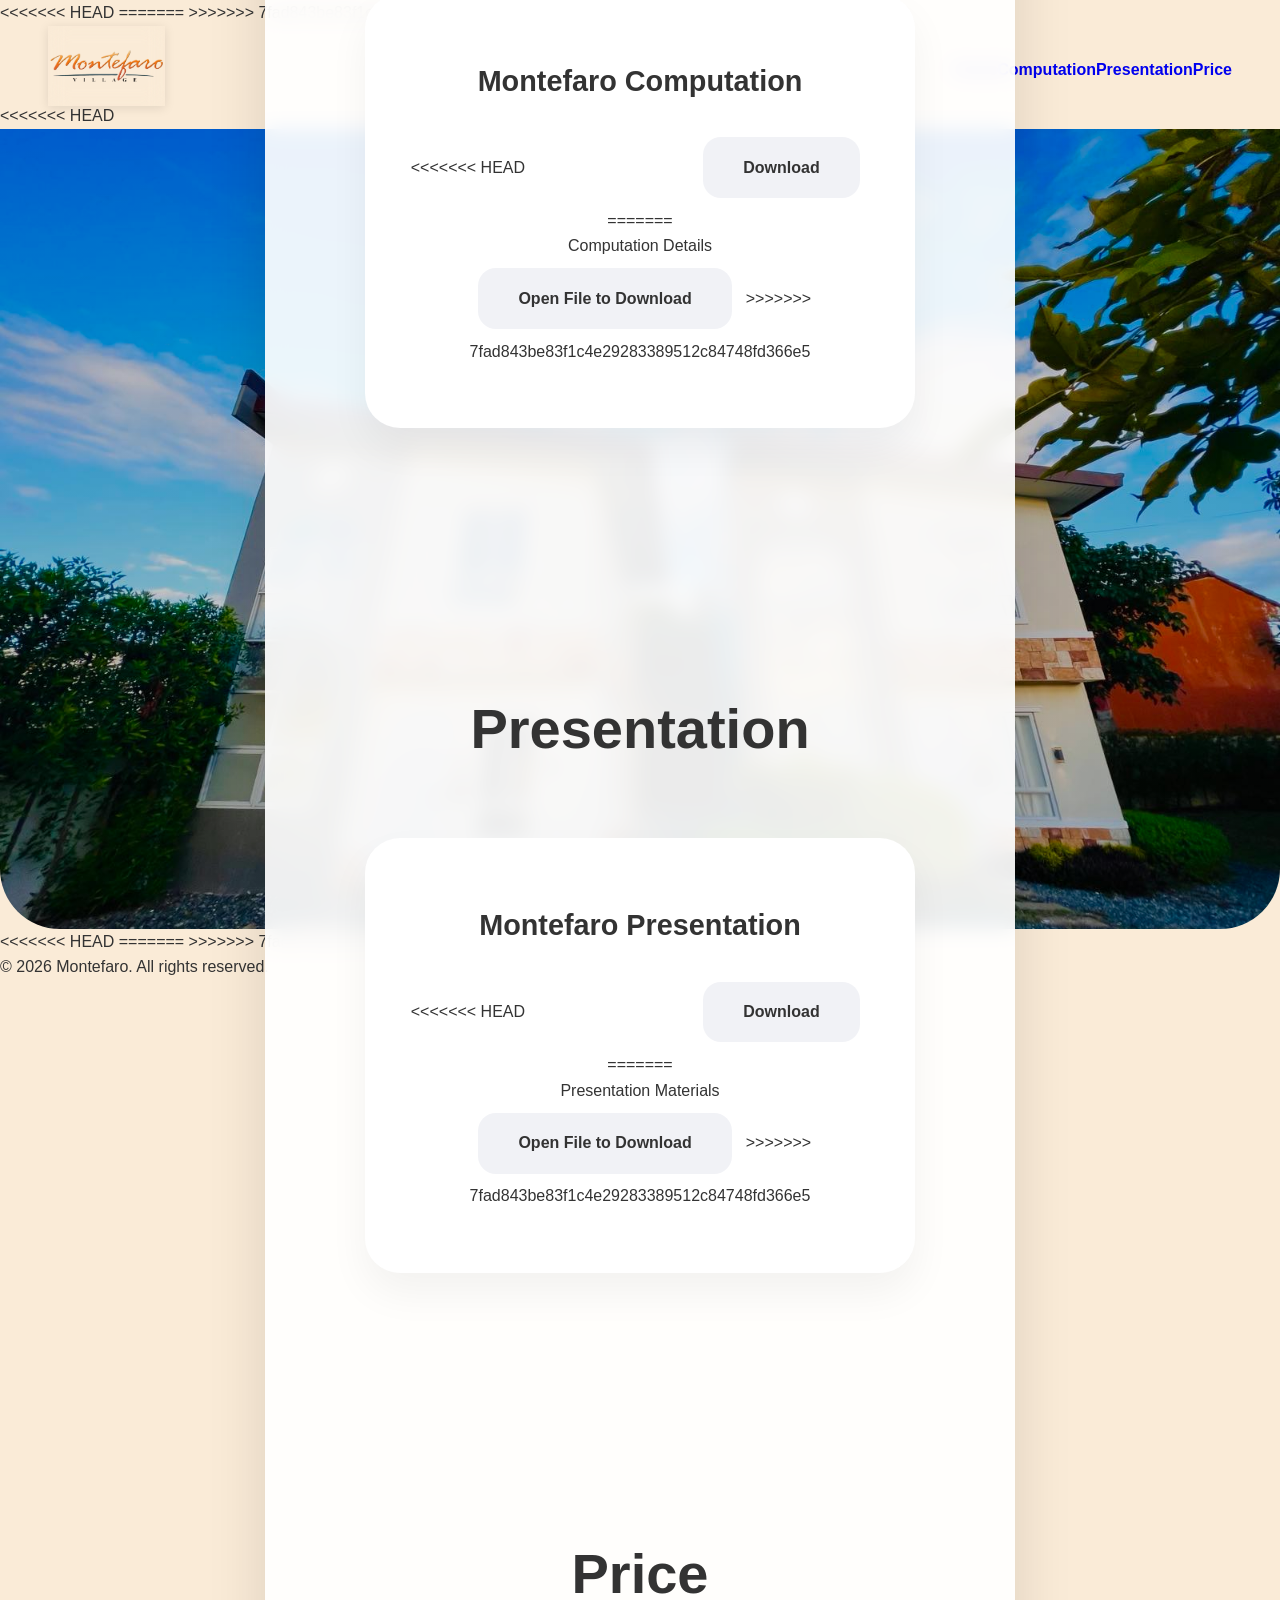
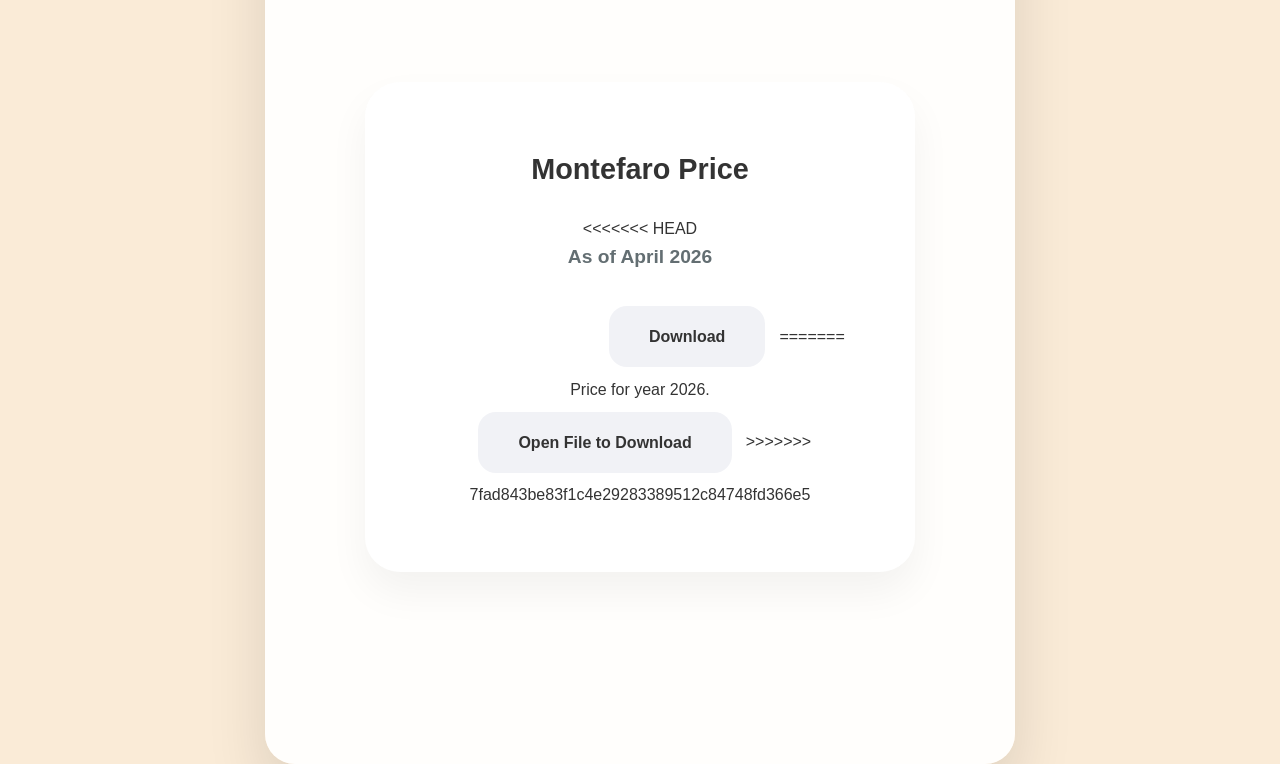
==== commit f9b92fa7: "Resolved conflicts by favoring local enhanced design" ====
--- a/index.html
+++ b/index.html
@@ -3,10 +3,16 @@
 <head>
     <meta charset="UTF-8">
     <meta name="viewport" content="width=device-width, initial-scale=1.0">
+<<<<<<< HEAD
     <title>Montefaro | Premium Materials</title>
     <link rel="icon" type="image/x-icon" href="logoAndPics/monte4.png">
     <link rel="stylesheet" href="styles.css">
     <link href="https://fonts.googleapis.com/css2?family=Inter:wght@400;600;800&display=swap" rel="stylesheet">
+=======
+    <title>Montefaro</title>
+    <link rel="icon" type="image/x-icon" href="logoAndPics/monte4.png">
+    <link rel="stylesheet" href="styles.css">
+>>>>>>> 7fad843be83f1c4e29283389512c84748fd366e5
 </head>
 <body>
     <header>
@@ -29,10 +35,17 @@
     </header>
 
     <main>
+<<<<<<< HEAD
         <section id="home" class="home">
             <div class="home-content">
                 <h1>Montefaro</h1>
                 <p>Exclusive gated community in Imus, Cavite.</p>
+=======
+        <section id="home" class="section home">
+            <div class="home-content">
+                <h1>Montefaro</h1>
+                <p><b>Montefaro Village</b> is an exclussive, gated community in Imus, Cavite.</p>
+>>>>>>> 7fad843be83f1c4e29283389512c84748fd366e5
             </div>
         </section>
 
@@ -41,8 +54,13 @@
                 <h2>Computation</h2>
                 <div class="card">
                     <p class="filename">Montefaro Computation</p>
+<<<<<<< HEAD
                     <a href="files/COMPUTATION.pdf" class="preview-btn" onclick="previewFile(event, this.href)">Preview</a>
                     <a href="files/COMPUTATION.pdf" class="download-btn">Download</a>
+=======
+                    <p>Computation Details</p>
+                    <a href="files/COMPUTATION.pdf" download class="download-btn">Open File to Download</a>
+>>>>>>> 7fad843be83f1c4e29283389512c84748fd366e5
                 </div>
             </div>
         </section>
@@ -52,8 +70,13 @@
                 <h2>Presentation</h2>
                 <div class="card">
                     <p class="filename">Montefaro Presentation</p>
+<<<<<<< HEAD
                     <a href="files/MF4 PRESENTATION.pdf" class="preview-btn" onclick="previewFile(event, this.href)">Preview</a>
                     <a href="files/MF4 PRESENTATION.pdf" class="download-btn">Download</a>
+=======
+                    <p>Presentation Materials</p>
+                    <a href="files/MF4 PRESENTATION.pdf" download class="download-btn">Open File to Download</a>
+>>>>>>> 7fad843be83f1c4e29283389512c84748fd366e5
                 </div>
             </div>
         </section>
@@ -63,14 +86,20 @@
                 <h2>Price</h2>
                 <div class="card">
                     <p class="filename">Montefaro Price</p>
+<<<<<<< HEAD
                     <p class="priceDate">As of April 2026</p>
                     <a href="files/mf4.pdf" class="preview-btn" onclick="previewFile(event, this.href)">Preview</a>
                     <a href="files/mf4.pdf" class="download-btn">Download</a>
+=======
+                    <p>Price for year 2026.</p>
+                    <a href="files/price2026.pdf" download class="download-btn">Open File to Download</a>
+>>>>>>> 7fad843be83f1c4e29283389512c84748fd366e5
                 </div>
             </div>
         </section>
     </main>
 
+<<<<<<< HEAD
     <div id="preview-modal" class="modal">
         <div class="modal-content">
             <span class="close-btn" onclick="closePreview()">&times;</span>
@@ -78,6 +107,8 @@
         </div>
     </div>
 
+=======
+>>>>>>> 7fad843be83f1c4e29283389512c84748fd366e5
     <footer>
         <p>&copy; 2026 Montefaro. All rights reserved.</p>
     </footer>
--- a/styles.css
+++ b/styles.css
@@ -1,3 +1,4 @@
+<<<<<<< HEAD
 /* --- Global Reset & Variables --- */
 :root {
   --primary: rgb(255, 155, 75);
@@ -23,10 +24,26 @@
 }
 
 /* --- Navigation --- */
+=======
+* {
+  margin: 0;
+  padding: 0;
+}
+
+body {
+  font-family: "Arial", sans-serif;
+  line-height: 1.6;
+  color: #333;
+  overflow-x: hidden;
+  background-color: antiquewhite;
+}
+
+>>>>>>> 7fad843be83f1c4e29283389512c84748fd366e5
 header {
   position: fixed;
   top: 0;
   width: 100%;
+<<<<<<< HEAD
   background: var(--glass-bg);
   backdrop-filter: blur(15px);
   z-index: 1000;
@@ -53,17 +70,50 @@
 
 .nav-logo img {
   height: 65px;
+=======
+  background: rgba(255, 255, 255, 0.95);
+  backdrop-filter: blur(10px);
+  z-index: 1000;
+  box-shadow: 0 2px 10px rgba(0, 0, 0, 0.1);
+  transition: transform 0.3s ease-in-out;
+}
+
+header.nav-hidden {
+  transform: translateY(-100%);
+}
+
+nav {
+  max-width: 1500px;
+  margin-left: auto;
+  margin-right: auto;
+  margin-bottom: -10px;
+  display: flex;
+  justify-content: space-between;
+  align-items: center;
+  padding-left: 3rem;
+  padding-right: 3rem;
+}
+
+.nav-logo img {
+  height: 80px;
+  padding-top: 10%;
+>>>>>>> 7fad843be83f1c4e29283389512c84748fd366e5
   width: auto;
 }
 
 .nav-links {
   display: flex;
   list-style: none;
+<<<<<<< HEAD
   gap: 2.5rem;
+=======
+  gap: 2rem;
+>>>>>>> 7fad843be83f1c4e29283389512c84748fd366e5
 }
 
 .nav-links a {
   text-decoration: none;
+<<<<<<< HEAD
   color: var(--text-main);
   font-weight: 600;
   transition: var(--transition);
@@ -224,11 +274,41 @@
 }
 .burger div {
   width: 30px;
+=======
+  color: #333;
+  font-weight: 500;
+  transition: color 0.3s;
+  font-size: 130%;
+  font-weight: BOLD !important;
+}
+
+.nav-links a:hover {
+  color: rgb(255, 155, 75);
+}
+
+.nav-links a.active {
+  color: rgb(255, 155, 75);
+  border-bottom: 2px solid rgb(255, 155, 75);
+}
+
+.burger {
+  display: none;
+  flex-direction: column;
+  cursor: pointer;
+  gap: 4px;
+}
+
+.line1,
+.line2,
+.line3 {
+  width: 25px;
+>>>>>>> 7fad843be83f1c4e29283389512c84748fd366e5
   height: 3px;
   background: #333;
   transition: 0.3s;
 }
 
+<<<<<<< HEAD
 @media (max-width: 768px) {
   .burger {
     display: flex;
@@ -244,15 +324,297 @@
     justify-content: center;
     align-items: center;
     transition: 0.5s;
+=======
+main {
+  margin-top: 80px;
+}
+
+.section {
+  padding: 5rem 2rem;
+  min-height: 100vh;
+  display: flex;
+  align-items: center;
+}
+
+#computation,
+#presentation,
+#price {
+  min-height: auto;
+  padding: 2rem;
+}
+
+#computation h2,
+#presentation h2,
+#price h2 {
+  margin-bottom: 1.5rem;
+}
+
+.home {
+  background: url("logoAndPics/background.jpg") no-repeat center center/cover;
+  color: white;
+  text-align: center;
+
+  height: 20rem;
+  display: flex;
+  position: relative;
+}
+
+.home-content {
+  background: rgba(255, 255, 255, 0.8);
+  padding: 4rem 2rem;
+  border-radius: 15px;
+  max-width: 800px;
+  margin: 0 auto;
+}
+
+.home-content h1 {
+  font-size: 3rem;
+  margin-bottom: 1rem;
+  text-shadow: 2px 2px 4px rgba(0, 0, 0, 0.5);
+  color: #222;
+}
+
+.home-content p {
+  font-size: 1.5rem;
+  text-shadow: 1px 1px 2px rgba(0, 0, 0, 0.5);
+  color: #222;
+}
+
+.container {
+  max-width: 1200px;
+  margin: 0 auto;
+}
+
+.section h2 {
+  text-align: left;
+  font-size: 2rem;
+  color: #333;
+  margin-top: 2rem;
+}
+
+.card {
+  width: 100%;
+  max-width: 600px;
+  margin: 0 auto;
+  background: white;
+  padding: 2rem 2rem;
+  border-radius: 15px;
+  box-shadow: 0 10px 30px rgba(0, 0, 0, 0.2);
+  text-align: center;
+}
+
+.pdf-container {
+  max-width: 800px;
+  margin: 0 auto;
+  text-align: center;
+}
+
+.pdf-nav {
+  display: flex;
+  justify-content: space-between;
+  align-items: center;
+  margin: 1rem 0;
+  max-width: 300px;
+  margin-left: auto;
+  margin-right: auto;
+}
+
+.nav-btn {
+  background: #007bff;
+  color: white;
+  border: none;
+  width: 50px;
+  height: 50px;
+  border-radius: 50%;
+  font-size: 20px;
+  cursor: pointer;
+  transition: all 0.3s;
+  box-shadow: 0 5px 15px rgba(0, 123, 255, 0.3);
+}
+
+.nav-btn:hover {
+  background: #0056b3;
+  transform: scale(1.1);
+}
+
+#slide-counter {
+  font-weight: bold;
+  color: #333;
+}
+
+.filename {
+  font-size: 1.5rem !important;
+  font-weight: bold;
+  color: #333;
+  margin-bottom: 0.5rem !important;
+}
+
+.card p {
+  font-size: 1.3rem;
+  margin-bottom: 2rem;
+}
+
+.download-btn {
+  display: inline-block;
+  background: rgba(255, 155, 75, 0.9);
+  color: white;
+  padding: 1rem 2rem;
+  text-decoration: none;
+  border-radius: 50px;
+  font-weight: bold;
+  transition: all 0.3s;
+  box-shadow: 0 5px 15px rgba(0, 123, 255, 0.3);
+}
+
+.download-btn:hover {
+  background: #f27c22;
+  transform: translateY(-2px);
+  box-shadow: 0 8px 25px rgba(0, 123, 255, 0.4);
+}
+
+@media (max-width: 768px) {
+  .price-table {
+    display: block;
+    font-size: 0.85rem;
+  }
+
+  .price-table thead {
+    display: none;
+  }
+
+  .price-table tr {
+    display: block;
+    margin-bottom: 1rem;
+    padding: 1rem;
+    background: #f8f9fa;
+    border-radius: 8px;
+  }
+
+  .price-table td {
+    display: block;
+    text-align: right;
+    padding: 0.3rem 0;
+    border: none;
+    position: relative;
+  }
+
+  .price-table td:before {
+    content: attr(data-label) ": ";
+    float: left;
+    font-weight: bold;
+    color: #555;
+  }
+}
+
+footer {
+  background: #333;
+  color: white;
+  text-align: center;
+  padding: 2rem;
+}
+
+/* Mobile Responsiveness */
+@media (max-width: 768px) {
+  .nav-links {
+    position: fixed;
+    top: 80px;
+    right: -50%;
+    height: calc(100vh - 45px);
+    background: rgba(255, 255, 255, 0.9);
+    flex-direction: column;
+    justify-content: start;
+    padding: 0 2rem;
+    padding-top: 3rem;
+    transition: right 0.3s;
+    font-size: 0.9rem;
+    font-weight: BOLD !important;
+>>>>>>> 7fad843be83f1c4e29283389512c84748fd366e5
   }
   .nav-links.active {
     right: 0;
   }
+<<<<<<< HEAD
   .home-content h1 {
     font-size: 3rem;
   }
 }
 
+=======
+
+  .burger {
+    display: flex;
+  }
+
+  .burger.active .line1 {
+    transform: rotate(-45deg) translate(-5px, 6px);
+  }
+
+  .burger.active .line2 {
+    opacity: 0;
+  }
+
+  .burger.active .line3 {
+    transform: rotate(45deg) translate(-5px, -6px);
+  }
+
+  .home-content h1 {
+    font-size: 2.5rem;
+  }
+
+  .home-content p {
+    font-size: 1.2rem;
+  }
+
+  #computation,
+  #presentation,
+  #price {
+    padding: 1rem;
+    padding-right: 4rem;
+  }
+
+  #computation h2,
+  #presentation h2,
+  #price h2 {
+    font-size: 2rem;
+    margin-bottom: 1rem;
+  }
+
+  .card {
+    padding: 2rem 1.5rem !important;
+    width: 100%;
+    max-width: none;
+    margin: 0 auto;
+  }
+
+  .pdf-nav {
+    max-width: 250px;
+  }
+
+  .nav-btn {
+    width: 40px;
+    height: 40px;
+    font-size: 18px;
+  }
+
+  .home {
+    background-position-y: 100px;
+    margin-top: -120px;
+  }
+}
+
+@media (max-width: 480px) {
+  .home-content h1 {
+    font-size: 2rem;
+  }
+
+  .nav-logo img {
+    height: 70px;
+    padding-top: 15px;
+  }
+}
+
+/* Smooth scroll */
+>>>>>>> 7fad843be83f1c4e29283389512c84748fd366e5
 html {
   scroll-behavior: smooth;
 }
--- a/styles.css
+++ b/styles.css
@@ -1,3 +1,4 @@
+<<<<<<< HEAD
 /* --- Global Reset & Variables --- */
 :root {
   --primary: rgb(255, 155, 75);
@@ -23,10 +24,26 @@
 }
 
 /* --- Navigation --- */
+=======
+* {
+  margin: 0;
+  padding: 0;
+}
+
+body {
+  font-family: "Arial", sans-serif;
+  line-height: 1.6;
+  color: #333;
+  overflow-x: hidden;
+  background-color: antiquewhite;
+}
+
+>>>>>>> 7fad843be83f1c4e29283389512c84748fd366e5
 header {
   position: fixed;
   top: 0;
   width: 100%;
+<<<<<<< HEAD
   background: var(--glass-bg);
   backdrop-filter: blur(15px);
   z-index: 1000;
@@ -53,17 +70,50 @@
 
 .nav-logo img {
   height: 65px;
+=======
+  background: rgba(255, 255, 255, 0.95);
+  backdrop-filter: blur(10px);
+  z-index: 1000;
+  box-shadow: 0 2px 10px rgba(0, 0, 0, 0.1);
+  transition: transform 0.3s ease-in-out;
+}
+
+header.nav-hidden {
+  transform: translateY(-100%);
+}
+
+nav {
+  max-width: 1500px;
+  margin-left: auto;
+  margin-right: auto;
+  margin-bottom: -10px;
+  display: flex;
+  justify-content: space-between;
+  align-items: center;
+  padding-left: 3rem;
+  padding-right: 3rem;
+}
+
+.nav-logo img {
+  height: 80px;
+  padding-top: 10%;
+>>>>>>> 7fad843be83f1c4e29283389512c84748fd366e5
   width: auto;
 }
 
 .nav-links {
   display: flex;
   list-style: none;
+<<<<<<< HEAD
   gap: 2.5rem;
+=======
+  gap: 2rem;
+>>>>>>> 7fad843be83f1c4e29283389512c84748fd366e5
 }
 
 .nav-links a {
   text-decoration: none;
+<<<<<<< HEAD
   color: var(--text-main);
   font-weight: 600;
   transition: var(--transition);
@@ -224,11 +274,41 @@
 }
 .burger div {
   width: 30px;
+=======
+  color: #333;
+  font-weight: 500;
+  transition: color 0.3s;
+  font-size: 130%;
+  font-weight: BOLD !important;
+}
+
+.nav-links a:hover {
+  color: rgb(255, 155, 75);
+}
+
+.nav-links a.active {
+  color: rgb(255, 155, 75);
+  border-bottom: 2px solid rgb(255, 155, 75);
+}
+
+.burger {
+  display: none;
+  flex-direction: column;
+  cursor: pointer;
+  gap: 4px;
+}
+
+.line1,
+.line2,
+.line3 {
+  width: 25px;
+>>>>>>> 7fad843be83f1c4e29283389512c84748fd366e5
   height: 3px;
   background: #333;
   transition: 0.3s;
 }
 
+<<<<<<< HEAD
 @media (max-width: 768px) {
   .burger {
     display: flex;
@@ -244,15 +324,297 @@
     justify-content: center;
     align-items: center;
     transition: 0.5s;
+=======
+main {
+  margin-top: 80px;
+}
+
+.section {
+  padding: 5rem 2rem;
+  min-height: 100vh;
+  display: flex;
+  align-items: center;
+}
+
+#computation,
+#presentation,
+#price {
+  min-height: auto;
+  padding: 2rem;
+}
+
+#computation h2,
+#presentation h2,
+#price h2 {
+  margin-bottom: 1.5rem;
+}
+
+.home {
+  background: url("logoAndPics/background.jpg") no-repeat center center/cover;
+  color: white;
+  text-align: center;
+
+  height: 20rem;
+  display: flex;
+  position: relative;
+}
+
+.home-content {
+  background: rgba(255, 255, 255, 0.8);
+  padding: 4rem 2rem;
+  border-radius: 15px;
+  max-width: 800px;
+  margin: 0 auto;
+}
+
+.home-content h1 {
+  font-size: 3rem;
+  margin-bottom: 1rem;
+  text-shadow: 2px 2px 4px rgba(0, 0, 0, 0.5);
+  color: #222;
+}
+
+.home-content p {
+  font-size: 1.5rem;
+  text-shadow: 1px 1px 2px rgba(0, 0, 0, 0.5);
+  color: #222;
+}
+
+.container {
+  max-width: 1200px;
+  margin: 0 auto;
+}
+
+.section h2 {
+  text-align: left;
+  font-size: 2rem;
+  color: #333;
+  margin-top: 2rem;
+}
+
+.card {
+  width: 100%;
+  max-width: 600px;
+  margin: 0 auto;
+  background: white;
+  padding: 2rem 2rem;
+  border-radius: 15px;
+  box-shadow: 0 10px 30px rgba(0, 0, 0, 0.2);
+  text-align: center;
+}
+
+.pdf-container {
+  max-width: 800px;
+  margin: 0 auto;
+  text-align: center;
+}
+
+.pdf-nav {
+  display: flex;
+  justify-content: space-between;
+  align-items: center;
+  margin: 1rem 0;
+  max-width: 300px;
+  margin-left: auto;
+  margin-right: auto;
+}
+
+.nav-btn {
+  background: #007bff;
+  color: white;
+  border: none;
+  width: 50px;
+  height: 50px;
+  border-radius: 50%;
+  font-size: 20px;
+  cursor: pointer;
+  transition: all 0.3s;
+  box-shadow: 0 5px 15px rgba(0, 123, 255, 0.3);
+}
+
+.nav-btn:hover {
+  background: #0056b3;
+  transform: scale(1.1);
+}
+
+#slide-counter {
+  font-weight: bold;
+  color: #333;
+}
+
+.filename {
+  font-size: 1.5rem !important;
+  font-weight: bold;
+  color: #333;
+  margin-bottom: 0.5rem !important;
+}
+
+.card p {
+  font-size: 1.3rem;
+  margin-bottom: 2rem;
+}
+
+.download-btn {
+  display: inline-block;
+  background: rgba(255, 155, 75, 0.9);
+  color: white;
+  padding: 1rem 2rem;
+  text-decoration: none;
+  border-radius: 50px;
+  font-weight: bold;
+  transition: all 0.3s;
+  box-shadow: 0 5px 15px rgba(0, 123, 255, 0.3);
+}
+
+.download-btn:hover {
+  background: #f27c22;
+  transform: translateY(-2px);
+  box-shadow: 0 8px 25px rgba(0, 123, 255, 0.4);
+}
+
+@media (max-width: 768px) {
+  .price-table {
+    display: block;
+    font-size: 0.85rem;
+  }
+
+  .price-table thead {
+    display: none;
+  }
+
+  .price-table tr {
+    display: block;
+    margin-bottom: 1rem;
+    padding: 1rem;
+    background: #f8f9fa;
+    border-radius: 8px;
+  }
+
+  .price-table td {
+    display: block;
+    text-align: right;
+    padding: 0.3rem 0;
+    border: none;
+    position: relative;
+  }
+
+  .price-table td:before {
+    content: attr(data-label) ": ";
+    float: left;
+    font-weight: bold;
+    color: #555;
+  }
+}
+
+footer {
+  background: #333;
+  color: white;
+  text-align: center;
+  padding: 2rem;
+}
+
+/* Mobile Responsiveness */
+@media (max-width: 768px) {
+  .nav-links {
+    position: fixed;
+    top: 80px;
+    right: -50%;
+    height: calc(100vh - 45px);
+    background: rgba(255, 255, 255, 0.9);
+    flex-direction: column;
+    justify-content: start;
+    padding: 0 2rem;
+    padding-top: 3rem;
+    transition: right 0.3s;
+    font-size: 0.9rem;
+    font-weight: BOLD !important;
+>>>>>>> 7fad843be83f1c4e29283389512c84748fd366e5
   }
   .nav-links.active {
     right: 0;
   }
+<<<<<<< HEAD
   .home-content h1 {
     font-size: 3rem;
   }
 }
 
+=======
+
+  .burger {
+    display: flex;
+  }
+
+  .burger.active .line1 {
+    transform: rotate(-45deg) translate(-5px, 6px);
+  }
+
+  .burger.active .line2 {
+    opacity: 0;
+  }
+
+  .burger.active .line3 {
+    transform: rotate(45deg) translate(-5px, -6px);
+  }
+
+  .home-content h1 {
+    font-size: 2.5rem;
+  }
+
+  .home-content p {
+    font-size: 1.2rem;
+  }
+
+  #computation,
+  #presentation,
+  #price {
+    padding: 1rem;
+    padding-right: 4rem;
+  }
+
+  #computation h2,
+  #presentation h2,
+  #price h2 {
+    font-size: 2rem;
+    margin-bottom: 1rem;
+  }
+
+  .card {
+    padding: 2rem 1.5rem !important;
+    width: 100%;
+    max-width: none;
+    margin: 0 auto;
+  }
+
+  .pdf-nav {
+    max-width: 250px;
+  }
+
+  .nav-btn {
+    width: 40px;
+    height: 40px;
+    font-size: 18px;
+  }
+
+  .home {
+    background-position-y: 100px;
+    margin-top: -120px;
+  }
+}
+
+@media (max-width: 480px) {
+  .home-content h1 {
+    font-size: 2rem;
+  }
+
+  .nav-logo img {
+    height: 70px;
+    padding-top: 15px;
+  }
+}
+
+/* Smooth scroll */
+>>>>>>> 7fad843be83f1c4e29283389512c84748fd366e5
 html {
   scroll-behavior: smooth;
 }
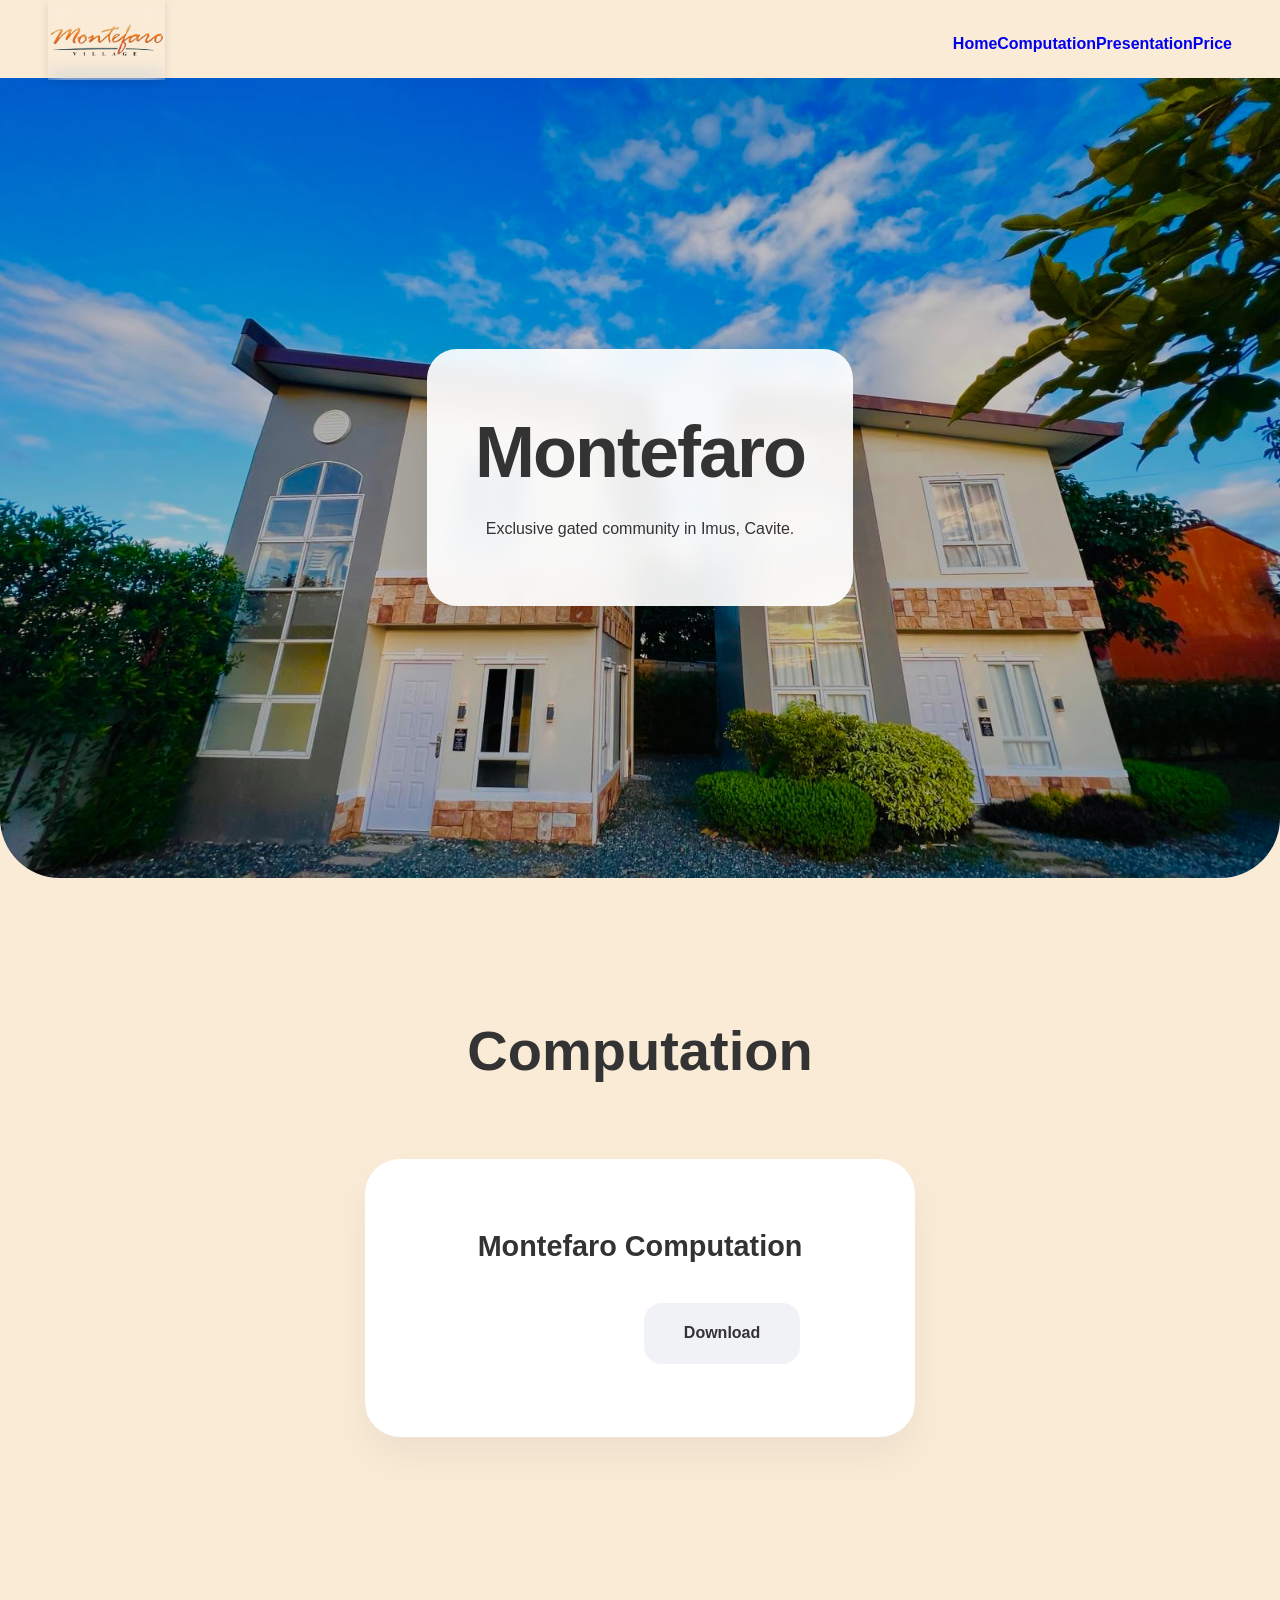
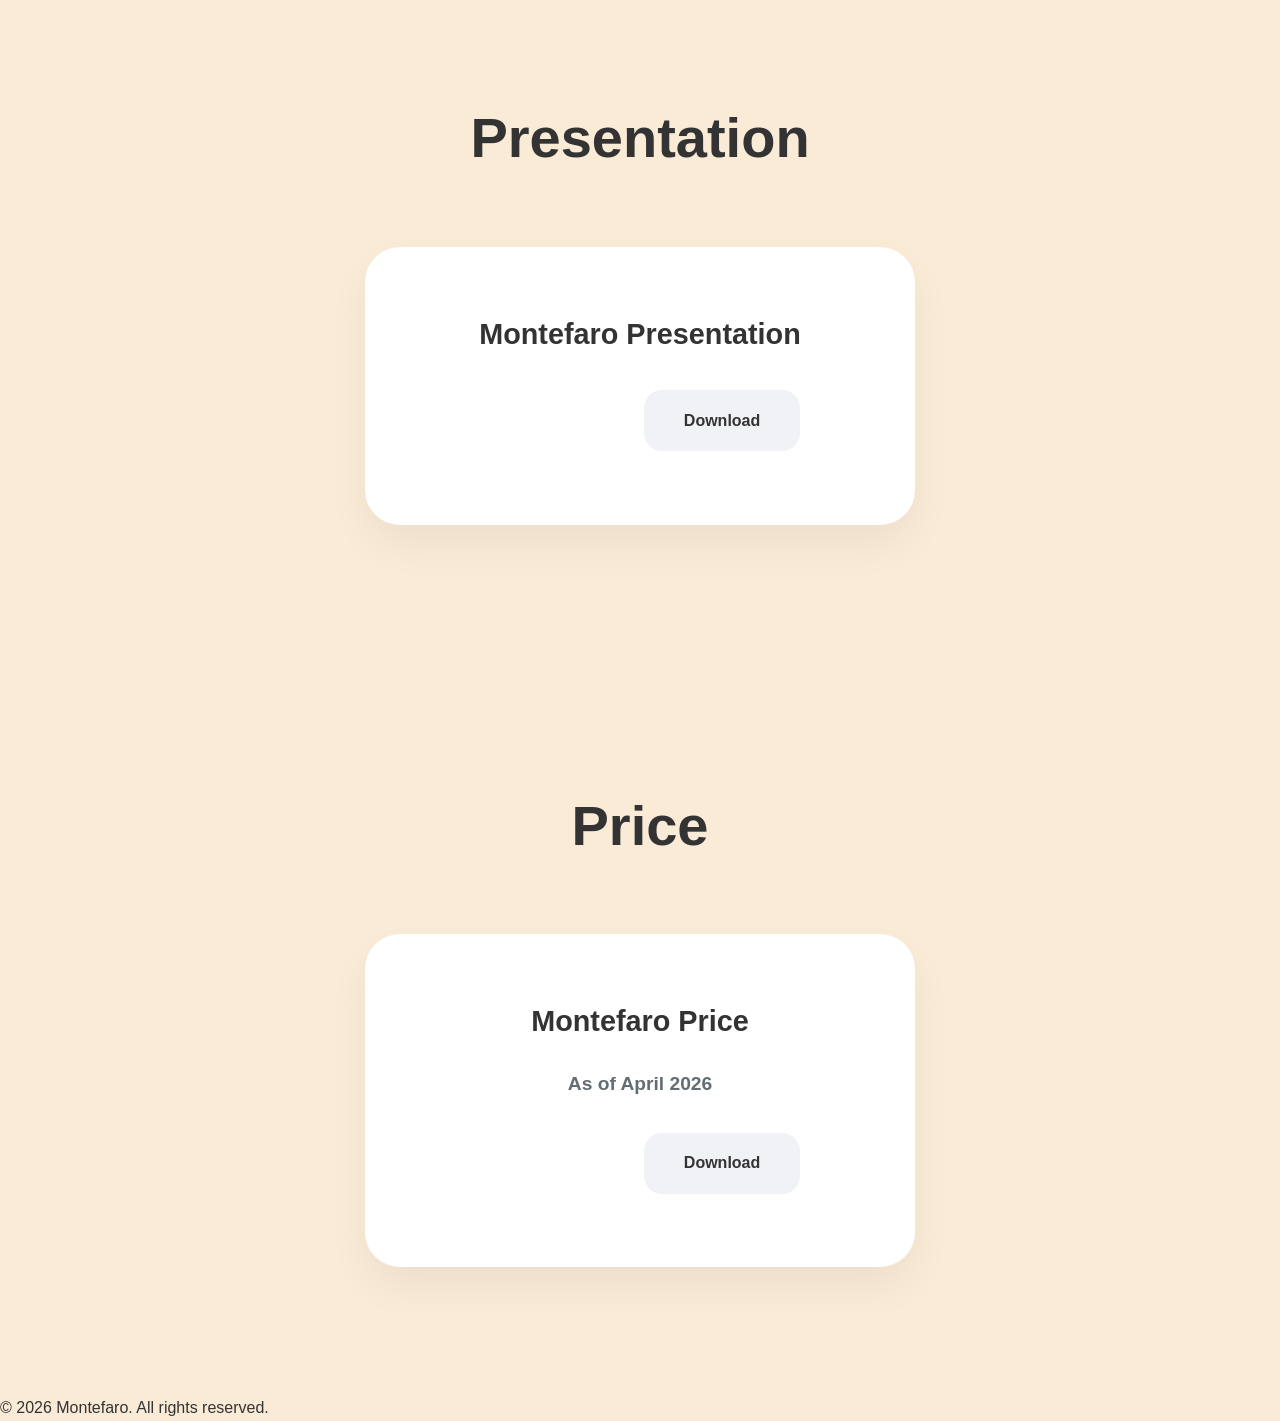
==== commit 82795350: "Fix: Remove merge conflict markers and restore clean design" ====
--- a/index.html
+++ b/index.html
@@ -3,16 +3,10 @@
 <head>
     <meta charset="UTF-8">
     <meta name="viewport" content="width=device-width, initial-scale=1.0">
-<<<<<<< HEAD
     <title>Montefaro | Premium Materials</title>
     <link rel="icon" type="image/x-icon" href="logoAndPics/monte4.png">
     <link rel="stylesheet" href="styles.css">
     <link href="https://fonts.googleapis.com/css2?family=Inter:wght@400;600;800&display=swap" rel="stylesheet">
-=======
-    <title>Montefaro</title>
-    <link rel="icon" type="image/x-icon" href="logoAndPics/monte4.png">
-    <link rel="stylesheet" href="styles.css">
->>>>>>> 7fad843be83f1c4e29283389512c84748fd366e5
 </head>
 <body>
     <header>
@@ -27,25 +21,16 @@
                 <li><a href="#price">Price</a></li>
             </ul>
             <div class="burger">
-                <div class="line1"></div>
-                <div class="line2"></div>
-                <div class="line3"></div>
+                <div class="line1"></div><div class="line2"></div><div class="line3"></div>
             </div>
         </nav>
     </header>
 
     <main>
-<<<<<<< HEAD
         <section id="home" class="home">
             <div class="home-content">
                 <h1>Montefaro</h1>
                 <p>Exclusive gated community in Imus, Cavite.</p>
-=======
-        <section id="home" class="section home">
-            <div class="home-content">
-                <h1>Montefaro</h1>
-                <p><b>Montefaro Village</b> is an exclussive, gated community in Imus, Cavite.</p>
->>>>>>> 7fad843be83f1c4e29283389512c84748fd366e5
             </div>
         </section>
 
@@ -54,13 +39,8 @@
                 <h2>Computation</h2>
                 <div class="card">
                     <p class="filename">Montefaro Computation</p>
-<<<<<<< HEAD
                     <a href="files/COMPUTATION.pdf" class="preview-btn" onclick="previewFile(event, this.href)">Preview</a>
                     <a href="files/COMPUTATION.pdf" class="download-btn">Download</a>
-=======
-                    <p>Computation Details</p>
-                    <a href="files/COMPUTATION.pdf" download class="download-btn">Open File to Download</a>
->>>>>>> 7fad843be83f1c4e29283389512c84748fd366e5
                 </div>
             </div>
         </section>
@@ -70,13 +50,8 @@
                 <h2>Presentation</h2>
                 <div class="card">
                     <p class="filename">Montefaro Presentation</p>
-<<<<<<< HEAD
                     <a href="files/MF4 PRESENTATION.pdf" class="preview-btn" onclick="previewFile(event, this.href)">Preview</a>
                     <a href="files/MF4 PRESENTATION.pdf" class="download-btn">Download</a>
-=======
-                    <p>Presentation Materials</p>
-                    <a href="files/MF4 PRESENTATION.pdf" download class="download-btn">Open File to Download</a>
->>>>>>> 7fad843be83f1c4e29283389512c84748fd366e5
                 </div>
             </div>
         </section>
@@ -86,20 +61,14 @@
                 <h2>Price</h2>
                 <div class="card">
                     <p class="filename">Montefaro Price</p>
-<<<<<<< HEAD
                     <p class="priceDate">As of April 2026</p>
                     <a href="files/mf4.pdf" class="preview-btn" onclick="previewFile(event, this.href)">Preview</a>
                     <a href="files/mf4.pdf" class="download-btn">Download</a>
-=======
-                    <p>Price for year 2026.</p>
-                    <a href="files/price2026.pdf" download class="download-btn">Open File to Download</a>
->>>>>>> 7fad843be83f1c4e29283389512c84748fd366e5
                 </div>
             </div>
         </section>
     </main>
 
-<<<<<<< HEAD
     <div id="preview-modal" class="modal">
         <div class="modal-content">
             <span class="close-btn" onclick="closePreview()">&times;</span>
@@ -107,8 +76,6 @@
         </div>
     </div>
 
-=======
->>>>>>> 7fad843be83f1c4e29283389512c84748fd366e5
     <footer>
         <p>&copy; 2026 Montefaro. All rights reserved.</p>
     </footer>
